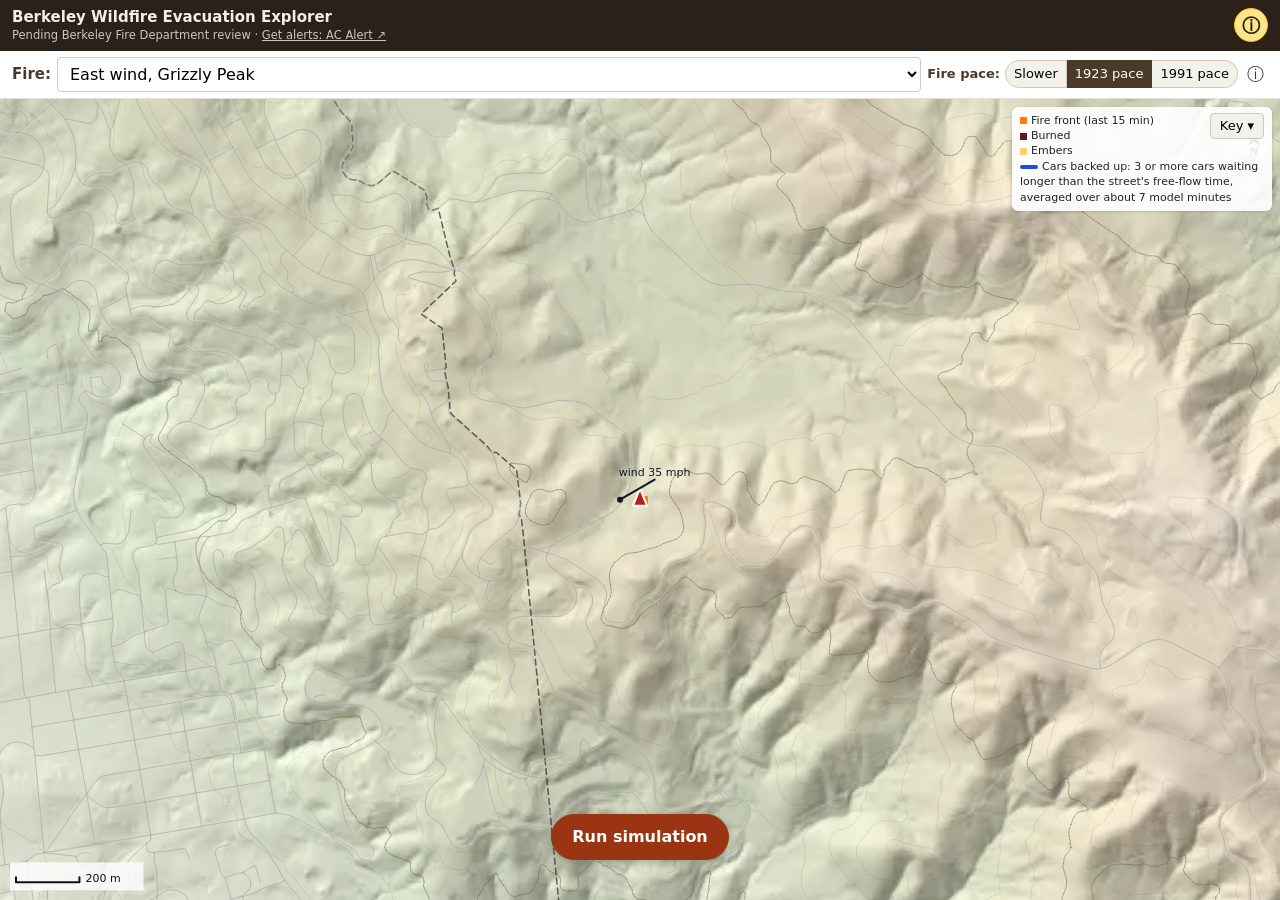
==== index.html @ 4e06f3ff "Merge pull request #100 from ericdf/claude/review-text-fixes Reviewer text and label fixes: wrong te" ====
<!DOCTYPE html>
<html lang="en">
<head>
<meta charset="utf-8">
<meta name="viewport" content="width=device-width, initial-scale=1">
<title>Berkeley Wildfire Evacuation Explorer</title>
<meta name="description" content="Explore how different wildfire scenarios could affect Berkeley&#39;s neighborhoods and routes, and see which access vulnerabilities and possible mitigations recur across scenarios. Built from public data.">
<link rel="stylesheet" href="css/style.css">
<link rel="icon" href="data:,">
</head>
<body>
<header>
  <div class="title">
    <h1>Berkeley Wildfire Evacuation Explorer</h1>
    <div id="g-status" class="simple-only">Pending Berkeley Fire Department review · <a href="https://public.everbridge.net/sign-up?orgId=453003085612570" target="_blank" rel="noopener">Get alerts: AC Alert ↗</a></div>
    <div class="welcome expert-only">Explore how different wildfire scenarios could affect Berkeley's neighborhoods and routes, and see which access vulnerabilities and possible mitigations recur across scenarios.</div>
  </div>
  <button id="g-info" class="simple-only" aria-label="Menu: how to use, assumptions, sources" aria-expanded="false" aria-controls="g-menu">ⓘ</button>
  <div id="g-menu" class="simple-only" hidden>
    <p class="small g-menu-status">Status: pending Berkeley Fire Department review</p>
    <button data-menu="intro">How to use</button>
    <button data-menu="assumptions">Assumptions &amp; limits</button>
    <button data-menu="sources">Data sources</button>
    <a href="https://berkeleyca.gov/safety-health/disaster-preparedness/fire-weather-and-evacuation" target="_blank" rel="noopener">Official City fire weather &amp; evacuation info ↗</a>
    <button data-menu="expert">Expert view<span class="phone-inline"> (best on a larger screen)</span></button>
    <p class="small">© 2026 Eric Friedman. Code: <a href="https://github.com/ericdf/berkeley-wildfire-evacuation-explorer/blob/main/LICENSE" target="_blank" rel="noopener">MIT License</a>. Writing: <a href="https://creativecommons.org/licenses/by/4.0/" target="_blank" rel="noopener">CC BY 4.0</a>. Map data © OpenStreetMap contributors (ODbL).</p>
  </div>
  <nav class="expert-only">
    <button id="btn-intro">ⓘ How to use</button>
    <button id="btn-assumptions">Assumptions &amp; limits</button>
    <button id="btn-sources">Data sources</button>
    <a class="official" href="https://berkeleyca.gov/safety-health/disaster-preparedness/fire-weather-and-evacuation" target="_blank" rel="noopener">Official City fire weather &amp; evacuation info ↗</a>
    <div class="modes" id="modes"><button data-mode="simple" title="Back to Guided view; Expert view is in its ⓘ menu">← Guided view</button></div>
  </nav>
</header>

<div id="g-fireline" class="simple-only"><label for="g-fire">Fire:</label> <select id="g-fire"></select><span id="g-pace"></span></div>
<main>
  <aside id="left">
    <p id="phone-note" class="expert-only phone-only">Expert view is built for a larger screen. On a phone, <button class="linkish" data-mode="simple">Guided view</button> works best.</p>

    <section class="expert-only">
      <h2>1 · Scenario</h2>
      <label>Preset <select id="scenario"></select></label>
      <p id="scenario-blurb" class="blurb"></p>
      <label class="small famopt"><input type="checkbox" id="families"> Also test other likely starting points and wind directions</label>
      <p id="families-note" class="small muted"></p>
      <div class="row">
        <label>Severity
          <select id="severity"><option value="low">Low</option><option value="central" selected title="Calibrated to the City StoryMap 1923 present-day repeat timing; low and high are half and double the spread rate">Medium</option><option value="high">High</option></select>
        </label>
        <label>Random seed <input id="seed" type="number" min="1" max="999" value="1"></label>
      </div>
      <label>Time of day and season (Evacuation Time Study cases) <select id="tod"></select></label>
      <p id="tod-note" class="small muted"></p>
      <label>Future growth: added homes in the hills (both plans) <select id="growth"></select></label>
      <p id="growth-note" class="small muted"></p>
      <label>Household mix (both plans) <select id="householdMix"><option value="place">By place (ACS 2020–2024; default)</option><option value="citywide">Citywide (2025 Time Study survey)</option></select></label>
      <p id="mix-note" class="small muted"></p>
      <label>Red Flag power shutoff (both plans) <select id="powerShutoff"><option value="none">None: grid power on</option><option value="hills">Signals in and next to the hills go dark</option><option value="all">All of the City's 146 signals (at 143 junctions) go dark</option></select></label>
      <p id="shutoff-note" class="small muted"></p>
      <label>Hayward Fault earthquake (both plans) <select id="quake"><option value="none">None</option><option value="trace">Lower bound: streets crossing the mapped fault close</option><option value="zone">Upper bound: streets in the Earthquake Fault Zone close</option></select></label>
      <p id="quake-note" class="small muted"></p>
      <label>Visibility (both plans) <select id="visibility"><option value="clear" selected>Clear (today's model)</option><option value="poor">Poor: fog or smoke</option></select></label>
      <p id="visibility-note" class="small muted"></p>
      <label>Signal green share (both plans) <select id="signalGreen"><option value="low">Low: 60 s cycle</option><option value="central" selected>Central: 90 s cycle (today's model)</option><option value="high">High: 120 s cycle</option></select></label>
      <p id="signalgreen-note" class="small muted"></p>
      <label>Home-to-street access time (both plans) <select id="walkAccess"><option value="none">None (today's model)</option><option value="terrain">From terrain: walk and stairs to the street, at typical walking speed (not reduced mobility)</option></select></label>
      <p id="walk-note" class="small muted"></p>
      <label>Night parking on narrow hill streets (both plans) <select id="nightParking"><option value="count2026" selected>Both sides on most 17–24 ft streets (field count, 2026-11-05; today's model)</option><option value="pre20261105">Pre-2026-11-05 rule: residents leave 8 ft</option></select></label>
      <p id="nightparking-note" class="small muted"></p>
      <label>Fuel (both plans) <select id="fuel"><option value="proxy" selected>Fire-zone proxy (today)</option><option value="landfire">LANDFIRE FBFM40</option></select></label>
      <p id="fuel-note" class="small muted"></p>
      <label>Weekday non-resident placement (both plans) <select id="nrPlacement"><option value="area">By area (today)</option><option value="workplace">By workplace: LODES jobs, UC and Lab parking</option></select></label>
      <p id="placement-note" class="small muted"></p>
      <details class="small"><summary>Scenario sources</summary><ul id="scenario-sources"></ul></details>
    </section>

    <section class="expert-only">
      <h2>2 · Operating plan</h2>
      <div class="tabs" id="plan-tabs" role="group" aria-label="Plan to edit"><button data-plan="A" class="on" aria-pressed="true">Plan A</button><button data-plan="B" aria-pressed="false">Plan B</button></div>
      <label>Name <input id="p-name" type="text"></label>
      <label>Zones ordered
        <select id="p-alertKm"><option value="0">The City's pre-defined zones for this scenario</option><option value="1">…plus any zone within 1 km of the fire</option><option value="2">…plus any zone within 2 km of the fire</option><option value="3">…plus any zone within 3 km of the fire</option></select></label>
      <label>Detection + decision delay before the first order
        <select id="p-orderDelayMin"><option value="5">5 min</option><option value="10">10 min</option><option value="20">20 min</option></select></label>
      <label>Order all hill zones (Fire Zones 2–3)
        <select id="p-hillsOrderMin"><option value="">only by distance</option><option value="10">at ignition + 10 min</option><option value="30">at ignition + 30 min</option></select></label>
      <label>Early departure before ignition (Red Flag day), share of households
        <select id="p-earlyShare"><option value="0">none</option><option value="0.1">10%</option><option value="0.5">50%</option><option value="0.75">75%</option></select></label>
      <label>…in which zones
        <select id="p-earlyZones"><option value="lez">City Leave Early Zones (Upper Hills, Panoramic Hill)</option><option value="fz23">All of Fire Zones 2–3</option></select></label>
      <label>Parking on hill streets
        <select id="p-hillsParking">
        </select></label>
      <label>Enforcement of posted signs and daylighting
        <select id="p-parkingEnforce">
        </select></label>
      <p id="parking-note" class="note"></p>
      <label>R0: no added units in…
        <select id="p-r0"><option value="none">nowhere (growth as set in Scenario)</option><option value="lez">City Leave Early Zones</option><option value="fz23">Fire Zones 2–3</option><option value="access">Access-constrained areas (behind a choke point)</option></select></label>
      <p id="r0-note" class="note"></p>
      <label>Driver information and routing
        <select id="p-routing"></select></label>
      <label>…share of drivers who follow it
        <select id="p-compliance"><option value="1">100%</option><option value="0.65">65% (said they followed route instructions, 2024 Colorado drill)</option><option value="0.5">50%</option><option value="0.15">15% (followed a GPS route, 2017 California fires)</option></select></label>
      <p id="routing-note" class="note"></p>
      <label>Contraflow: both lanes outbound on
        <select id="p-contraflow"><option value="none">no streets</option><option value="main">main hill exit streets</option><option value="custom">streets I choose (click a street, then Add)</option></select></label>
      <div id="cf-opts">
        <label>…started by <select id="p-contraflowMode"><option value="officers">officers at every entry point</option><option value="signs">pre-installed signs and gates, rehearsed</option></select></label>
        <label class="cf-signs">…sign power <select id="p-contraflowPower"><option value="grid">grid only</option><option value="battery">battery backup</option><option value="mechanical">mechanical fallback (gates and fold-out signs)</option></select></label>
        <label class="cf-signs">…where a sign fails <select id="p-contraflowFallback"><option value="officers">officers take over (after their delay)</option><option value="none">no contraflow on that street</option></select></label>
      </div>
      <p id="cf-note" class="note"></p>
      <label>Police control of junctions
        <select id="p-police"><option value="none">none</option><option value="pretimed">the City's 44 pre-timed signals</option><option value="pretimedAppF">…plus the Time Study's congestion points</option><option value="all">every signal and congestion point</option></select></label>
      <div class="row">
        <label>Officers (contraflow and junctions) <select id="p-officers"><option value="10">10</option><option value="20">20</option><option value="40">40</option><option value="80">80</option></select></label>
        <label>Arrive after the first order <select id="p-officerDelayMin"><option value="15">15 min</option><option value="30">30 min</option><option value="60">60 min</option></select></label>
      </div>
      <p id="police-note" class="note"></p>
      <p class="small muted">Phase 2 adds funded interventions (vegetation, home hardening, secondary egress, buyouts, transport assistance) with costs and a budget.</p>
    </section>

    <section id="run-section">
      <h2 class="expert-only">3 · Run</h2>
      <!-- Playback controls. In Guided view js/main.js renderSimple moves this block into the open tab, so
           playing a plan has one set of controls (Eric, 2026-11-02: "can this be consolidated?"). -->
      <div id="playback">
        <div class="small muted simple-only onmap">On the map: <b id="run-plan">Plan A</b></div>
        <div class="row">
          <button id="run" class="primary">▶ Run</button>
          <button id="reset">⟲ Restart</button>
          <label class="inline">Speed <select id="speed"><option value="60">1 min/s</option><option value="300">5 min/s</option><option value="900" selected>15 min/s</option></select></label>
        </div>
        <label class="scrub-label" for="scrub">Model time since ignition: <b id="scrub-t">0:00</b> (drag to jump)</label>
        <input id="scrub" type="range" min="0" max="240" step="1" value="0">
        <div id="run-status" class="run-status"></div>
      </div>
      <h3 class="expert-only">Compare Plan A and Plan B</h3>
      <div class="row expert-only">
        <select id="cmp-scope" aria-label="What to compare">
          <option value="severities">This scenario · low / medium / high · seeds 1–3</option>
          <option value="scenarios">All 4 scenarios · medium · seeds 1–3</option>
        </select>
        <button id="compare">Compare</button>
      </div>
    </section>

    <section class="expert-only">
      <h2>Map</h2>
      <label>Color streets by <select id="street-mode"></select></label>
      <div id="layers" class="layers"></div>
      <div id="access-summary" class="small access-summary"></div>
      <label>Find a street <input id="search" list="street-names" placeholder="e.g. Panoramic Way"></label>
      <datalist id="street-names"></datalist>
      <label>Neighborhood <select id="nbhd"><option value="">All of Berkeley</option></select></label>
    </section>
  </aside>

  <section id="g-panel" class="simple-only" hidden></section>
  <div id="mapwrap">
    <canvas id="map" role="img" aria-label="Map of Berkeley" aria-describedby="map-desc"></canvas>
    <div id="map-desc" class="sr-only"></div><div id="map-live" class="sr-only" aria-live="polite"></div>
    <div id="sim-banner" hidden><span id="sim-banner-text"></span><div class="track"><div id="sim-banner-bar"></div></div></div>
    <div id="clockbar"><div id="clock">Ready</div><div id="map-controls"><button id="map-run" class="primary" title="Run or pause the plan shown on the map">▶ Run</button><button id="map-reset" title="Start the plan shown on the map again from ignition">⟲ Restart</button></div></div>
    <div id="legend"></div>
    <div id="status"></div>
    <div id="g-chips" class="simple-only" role="group" aria-label="Map layers" hidden><button data-chip="fire">Fire</button><button data-chip="ways">Ways out</button><button data-chip="engine">Engine reach</button></div>
    <div id="g-tag" class="simple-only" hidden></div>
    <div id="g-caption" class="simple-only" hidden></div>
    <button id="g-fit" class="simple-only" hidden title="Frame the fire again and follow it">Fit</button>
    <div id="g-ctrl" class="simple-only"><button id="g-run" class="primary">Run simulation</button><div id="g-after" hidden><button id="g-explore" class="primary">Explore results</button><button id="g-again">Run again</button></div></div>
    <div id="g-sheet" class="simple-only" hidden></div>
    <div id="loading">Loading street network, terrain and City layers…</div>
  </div>

  <aside id="right">
    <section id="inspector" class="expert-only"><h2>Inspector</h2><p class="muted small">Click a street or an evacuation zone (turn on the Evacuation zones layer) to see its attributes. Hover a badge (ⓘ) for where each value comes from.</p></section>
    <section id="results"></section>
    <section id="compare-out"></section>
    <section id="log" aria-labelledby="log-h"><h2 id="log-h">Event log (model time, h:mm after ignition)</h2><ol id="events" tabindex="0" aria-labelledby="log-h"></ol></section>
  </aside>
</main>
<footer id="license-foot">© 2026 Eric Friedman. Code: <a href="https://github.com/ericdf/berkeley-wildfire-evacuation-explorer/blob/main/LICENSE" target="_blank" rel="noopener">MIT License</a>. Writing, including this page's text: <a href="https://creativecommons.org/licenses/by/4.0/" target="_blank" rel="noopener">CC BY 4.0</a>. Both require attribution. Map data © <a href="https://www.openstreetmap.org/copyright" target="_blank" rel="noopener">OpenStreetMap contributors</a> (ODbL); other data from the publishers under Data sources, on their terms. <a href="https://github.com/ericdf/berkeley-wildfire-simulator" target="_blank" rel="noopener">Source code</a></footer>

<dialog id="modal" aria-labelledby="modal-title"><form method="dialog"><button class="close" aria-label="Close">✕</button></form><div id="modal-body"></div></dialog>
<script type="module" src="js/main.js"></script>
</body>
</html>
---- css/style.css ----
:root {
  --bg: #f6f5f1; --panel: #ffffff; --ink: #1f2328; --muted: #6b7078; --line: #e2e0d9; --accent: #9a3412;
  --sourced: #1d4ed8; --derived: #0f766e; --assumption: #b45309; --rule: #7e22ce; --missing: #9ca3af;
}
* { box-sizing: border-box; }
html, body { margin: 0; height: 100%; font: 13px/1.4 system-ui, -apple-system, "Segoe UI", sans-serif; color: var(--ink); background: var(--bg); }
header { display: flex; justify-content: space-between; align-items: center; gap: 16px; padding: 8px 14px; background: #2b2118; color: #f5efe6; }
header h1 { font-size: 16px; margin: 0; font-weight: 600; }
header .phase { font-size: 11px; font-weight: 500; background: #6b4b2a; padding: 2px 6px; border-radius: 3px; margin-left: 6px; }
header .welcome { font-size: 13px; color: #f4ebde; }
header .title { flex: 1 1 auto; min-width: 0; }
header nav { display: flex; gap: 8px; align-items: center; flex-shrink: 0; }
header nav button { background: #4a3a2a; color: #f5efe6; border: 1px solid #6b5640; }
header a.official { color: #fde68a; font-size: 12px; text-decoration: none; border: 1px solid #a1784a; padding: 4px 8px; border-radius: 4px; }
/* The page is a column: the header takes the height its text needs, the footer its line, and main the rest. */
body { display: flex; flex-direction: column; }
header, #license-foot { flex: 0 0 auto; }
main { display: grid; grid-template-columns: 300px 1fr 360px; flex: 1 1 auto; min-height: 0; }
#license-foot { height: 20px; line-height: 20px; padding: 0 14px; font-size: 11px; color: #6b5a48; background: #f3ede4; border-top: 1px solid var(--line); white-space: nowrap; overflow: hidden; text-overflow: ellipsis; }
#license-foot a { color: inherit; }
aside { overflow-y: auto; background: var(--panel); border-right: 1px solid var(--line); }
#right { border-right: none; border-left: 1px solid var(--line); }
section { padding: 10px 12px; border-bottom: 1px solid var(--line); }
h2 { font-size: 13px; margin: 0 0 8px; text-transform: uppercase; letter-spacing: .04em; color: #4b3a2a; }
h3 { font-size: 12px; margin: 10px 0 4px; }
label { display: block; margin: 6px 0; font-size: 12px; color: #333; }
label.inline { display: inline-block; margin: 0 0 0 6px; }
select, input[type=text], input[type=number], input:not([type]) { width: 100%; padding: 4px 6px; border: 1px solid #cfcac0; border-radius: 4px; font: inherit; background: #fff; }
label.inline select { width: auto; }
.row { display: flex; gap: 8px; align-items: flex-end; flex-wrap: wrap; }
.row > label { flex: 1; }
button { font: inherit; padding: 4px 10px; border-radius: 4px; border: 1px solid #cfcac0; background: #f3f1ec; cursor: pointer; }
button:hover { filter: brightness(0.96); }
button.primary { background: var(--accent); color: #fff; border-color: var(--accent); }
.tabs { display: flex; gap: 4px; margin-bottom: 4px; }
.tabs button.on { background: #4b3a2a; color: #fff; border-color: #4b3a2a; }
.blurb { font-size: 12px; color: #444; margin: 4px 0; }
.note { font-size: 11.5px; color: #7c2d12; background: #fff7ed; border-left: 3px solid #fb923c; padding: 4px 6px; margin: 4px 0; }
.note:empty { display: none; }
.small { font-size: 11.5px; } .muted { color: var(--muted); }
input[type=range] { width: 100%; }
.layers { display: grid; grid-template-columns: 1fr 1fr; gap: 0 8px; }
.layers label { margin: 2px 0; display: flex; gap: 4px; align-items: center; }
#mapwrap { position: relative; overflow: hidden; }
#map { width: 100%; height: 100%; display: block; cursor: grab; }
#clockbar { position: absolute; top: 10px; left: 10px; display: flex; gap: 8px; align-items: flex-start; z-index: 2; }
#map-controls { display: flex; gap: 4px; }
#map-controls button { box-shadow: 0 1px 3px rgba(0,0,0,.15); font-weight: 600; }
#clock { background: rgba(255,255,255,.9); padding: 6px 10px; border-radius: 6px; font-weight: 600; box-shadow: 0 1px 3px rgba(0,0,0,.15); }
#clock .sub { font-weight: 400; color: var(--muted); font-size: 11px; display: block; }
#legend { position: absolute; bottom: 10px; right: 10px; background: rgba(255,255,255,.92); padding: 6px 8px; border-radius: 6px; font-size: 11px; max-width: 280px; box-shadow: 0 1px 3px rgba(0,0,0,.15); }
#legend .sw { display: inline-block; width: 18px; height: 4px; vertical-align: middle; margin-right: 4px; border-radius: 2px; }
#legend .dot { display: inline-block; width: 7px; height: 7px; vertical-align: middle; margin-right: 4px; }
#legend div { white-space: nowrap; }
#status { position: absolute; bottom: 10px; left: 50%; transform: translateX(-50%); background: rgba(255,255,255,.85); padding: 2px 8px; border-radius: 4px; font-size: 11px; color: #444; }
#loading { position: absolute; inset: 0; display: flex; align-items: center; justify-content: center; background: rgba(246,245,241,.9); font-size: 14px; }
.badge { display: inline-block; font-size: 10px; padding: 0 5px; border-radius: 3px; color: #fff; margin-left: 4px; vertical-align: 1px; white-space: nowrap; }
.b-sourced { background: var(--sourced); } .b-derived { background: var(--derived); } .b-assumption { background: var(--assumption); } .b-rule { background: var(--rule); } .b-missing { background: var(--missing); } .b-synthetic { background: #be185d; }
table { border-collapse: collapse; width: 100%; font-size: 12px; }
td, th { padding: 3px 4px; border-bottom: 1px solid #eee; text-align: left; vertical-align: top; }
th { font-weight: 600; color: #4b3a2a; }
td.num, th.num { text-align: right; font-variant-numeric: tabular-nums; }
.kv td:first-child { color: #555; width: 44%; }
.cards { display: grid; grid-template-columns: 1fr 1fr; gap: 6px; }
.card { border: 1px solid var(--line); border-radius: 6px; padding: 6px 8px; background: #fbfaf7; }
.card .v { font-size: 17px; font-weight: 600; font-variant-numeric: tabular-nums; }
.card .k { font-size: 11px; color: #555; }
.card.bad .v { color: #b91c1c; } .card.good .v { color: #15803d; }
.spark { width: 100%; height: 60px; display: block; margin-top: 6px; border: 1px solid var(--line); border-radius: 4px; background: #fff; }
#events { margin: 0; padding-left: 18px; max-height: 320px; overflow-y: auto; font-size: 12px; }
#events li { margin: 3px 0; cursor: default; }
#events li .t { color: var(--muted); font-variant-numeric: tabular-nums; margin-right: 4px; }
#events li.k-exposure { color: #9f1239; } #events li.k-responder { color: #0e7490; } #events li.k-plan { color: #166534; } #events li.k-warn { color: #92400e; } #events li.k-queue { color: #7c2d12; }
.delta-good { color: #15803d; } .delta-bad { color: #b91c1c; }
dialog { max-width: 860px; width: 90vw; max-height: 85vh; border: 1px solid #ccc; border-radius: 8px; padding: 16px 20px; }
dialog .close { position: sticky; float: right; top: 0; border: none; background: none; font-size: 18px; }
dialog h2 { text-transform: none; font-size: 16px; letter-spacing: 0; }
dialog h3 { font-size: 13px; margin-top: 16px; }
details summary { cursor: pointer; color: #555; }
/* simple / expert views */
body.simple .expert-only, body.expert .simple-only { display: none !important; }
.modes { display: flex; border: 1px solid #6b5640; border-radius: 4px; overflow: hidden; }
header nav .modes button { border: none; border-radius: 0; background: #3a2c1f; }
header nav .modes button.on { background: #f5efe6; color: #2b2118; font-weight: 600; }
.presets { display: grid; gap: 6px; }
.preset { text-align: left; padding: 7px 9px; border-radius: 6px; background: #fbfaf7; border: 1px solid var(--line); }
.preset b { display: block; font-size: 12.5px; color: #4b3a2a; }
.preset span { font-size: 11.5px; color: #555; }
.preset.on { border-color: var(--accent); background: #fff7ed; box-shadow: inset 3px 0 0 var(--accent); }
.preset:disabled { cursor: not-allowed; background: #f3f2ef; opacity: 0.75; }
.preset:disabled b { color: #8a8079; }
.preset .why { display: block; margin-top: 3px; font-size: 11px; color: #8a4b0f; font-style: italic; }
.fires { display: grid; gap: 4px; margin-bottom: 8px; }
.fire-pick { text-align: left; padding: 5px 7px; border-radius: 6px; background: #fbfaf7; border: 1px solid var(--line); }
.fire-pick b { font-size: 12px; color: #4b3a2a; margin-right: 4px; }
.fire-pick span { font-size: 11px; color: #555; line-height: 1.3; }
.fire-pick.on { border-color: #dc2626; background: #fef2f2; box-shadow: inset 3px 0 0 #dc2626; }
.plans-ab { margin: 8px 0; font-size: 12px; }
.plans-ab div { margin: 3px 0; }
.watch { font-size: 12px; background: #f0f7ff; border-left: 3px solid #60a5fa; padding: 5px 7px; margin: 6px 0; }
.btns { display: flex; gap: 6px; flex-wrap: wrap; margin-top: 6px; }
.btns button.on { outline: 2px solid var(--accent); }
.takeaway { font-size: 13px; background: #f0fdf4; border-left: 3px solid #16a34a; padding: 6px 8px; margin: 6px 0; }
.takeaway.mixed { background: #fefce8; border-color: #ca8a04; }
#modal.intro { max-width: 760px; }
#modal.guided { max-width: 560px; }
.guided-note h2 { text-transform: none; letter-spacing: 0; font-size: 17px; }
.guided-note p, .guided-note li { font-size: 13px; }
.guided-note li { margin: 6px 0; }
.guided-note .start { display: flex; justify-content: flex-end; margin-top: 12px; }
.guided-note .start button { font-size: 14px; padding: 6px 16px; }
.intro h2 { text-transform: none; letter-spacing: 0; font-size: 18px; }
.intro .steps { display: grid; grid-template-columns: repeat(2, 1fr); gap: 8px; margin: 8px 0; }
.intro .steps div { background: #fbfaf7; border: 1px solid var(--line); border-radius: 6px; padding: 6px 8px; font-size: 12px; }
.intro .steps b { display: block; color: var(--accent); }
.intro .start { display: flex; gap: 8px; justify-content: flex-end; margin-top: 12px; }
header nav #btn-intro { background: #fde68a; color: #2b2118; border-color: #fbbf24; font-weight: 700; padding: 5px 14px; }
header nav #btn-intro:hover { background: #fcd34d; filter: none; }
#legend .key-toggle { display: block; margin: 0 0 4px auto; font-size: 11px; padding: 1px 6px; }
#legend:has(> div) .key-toggle { float: right; margin: 0 0 4px 8px; }
#run-plan { display: block; text-transform: none; letter-spacing: 0; font-size: 12.5px; color: var(--accent); margin-top: 2px; }
.tip { color: var(--muted); cursor: help; font-size: 11px; }
.card[title]:not([title=""]), tr[title]:not([title=""]) { cursor: help; }
/* access-constrained areas */
.access-summary:empty { display: none; }
.access-summary { margin: 6px 0; padding: 5px 7px; background: #eff6ff; border-left: 3px solid #2a78d6; }
#modal.wide { max-width: 1280px; width: 96vw; }
table.sortable th { cursor: pointer; white-space: nowrap; position: sticky; top: 0; background: #fff; }
table.sortable td { font-size: 11.5px; }
#legend .ramp { display: flex; gap: 1px; margin: 2px 0 3px; }
#legend .ramp span { display: flex; flex-direction: column; font-size: 10px; color: #444; width: 36px; }
#legend .ramp i { display: block; height: 6px; margin-bottom: 1px; }
.delta-mixed { color: var(--muted); }
#clock .of { font-weight: 400; color: var(--muted); font-size: 12px; }
#clock.done { background: #ecfdf5; box-shadow: 0 0 0 2px #16a34a; }
#clock .done-tag { color: #15803d; margin-right: 4px; }
.run-status:empty { display: none; }
.run-status { margin-top: 6px; font-size: 12px; background: #ecfdf5; border-left: 3px solid #16a34a; padding: 5px 7px; }
#sim-banner { position: absolute; top: 68px; left: 10px; z-index: 3; background: #1f2937; color: #fff; font-size: 12px; padding: 6px 12px 8px; border-radius: 6px; box-shadow: 0 2px 6px rgba(0,0,0,.25); max-width: 60%; }
#sim-banner[hidden] { display: none; }
#sim-banner .track { height: 3px; background: rgba(255,255,255,.25); border-radius: 2px; margin-top: 5px; overflow: hidden; }
#sim-banner-bar { height: 100%; width: 0; background: #fbbf24; transition: width .3s; }
/* Simple view: Watch a fire and Try changes (js/main.js renderSimple, js/mitigate.js) */
.step { display: inline-block; width: 18px; height: 18px; line-height: 18px; text-align: center; border-radius: 50%; background: var(--accent); color: #fff; font-size: 11px; margin-right: 4px; }
#simple h3 { font-size: 12.5px; margin: 10px 0 4px; color: #4b3a2a; }
.lever { border: 1px solid var(--line); border-radius: 6px; padding: 6px 8px; margin: 5px 0; background: #fbfaf7; }
.lever-h { display: flex; justify-content: space-between; gap: 6px; align-items: baseline; }
.lever-h b { font-size: 12.5px; color: #4b3a2a; }
.lever .cost { font-size: 11px; color: #6b5d50; text-align: right; }
.cant { font-size: 11px; color: #6b4a1f; background: #fffbeb; border-left: 3px solid #f59e0b; padding: 3px 6px; margin: 4px 0; }
.chosen { border: 1px solid var(--accent); border-radius: 6px; padding: 6px 8px; background: #fff7ed; margin-bottom: 6px; }
#simple details { margin: 6px 0; font-size: 12px; }
#simple details > summary { cursor: pointer; color: #4b3a2a; }

.tabs { display: flex; gap: 4px; margin-bottom: 8px; border-bottom: 1px solid var(--line); }
.tabs button { border: 1px solid var(--line); border-bottom: none; border-radius: 6px 6px 0 0; background: #f3f0ea; padding: 5px 10px; font-weight: 600; color: #6b5d50; margin-bottom: -1px; }
.tabs button.on { background: #fff; color: #4b3a2a; border-color: var(--accent); border-bottom: 1px solid #fff; }
.nudge { border: 1px solid var(--accent); border-left-width: 4px; border-radius: 6px; background: #fff7ed; padding: 7px 9px; margin: 8px 0; }
.nudge b { font-size: 13px; color: #7c2d12; }
.lever.pick label { cursor: pointer; }
.lever.pick.on { border-color: var(--accent); background: #fff7ed; }
.lever.grey { opacity: .62; background: #f4f4f2; }
.lever.grey label { cursor: not-allowed; }
.greynote { color: #444; font-style: italic; margin-top: 2px; }
.yourplan { border: 1px solid var(--line); border-radius: 6px; padding: 6px 8px; background: #fbfaf7; margin: 6px 0; font-size: 12px; }
.tryres { border: 1px solid var(--accent); border-radius: 6px; padding: 6px 8px; margin: 6px 0; background: #fff; font-size: 12px; }
.tryres.old { border-color: var(--line); background: #fbfaf7; opacity: .85; }
table.cmp { width: 100%; border-collapse: collapse; margin: 4px 0; font-size: 11.5px; }
table.cmp td, table.cmp th { padding: 2px 4px; border-bottom: 1px solid #eee; vertical-align: top; text-align: left; }
table.cmp td.num { text-align: right; white-space: nowrap; }
.tryres .good { color: #15803d; font-weight: 600; } .tryres .bad { color: #b91c1c; font-weight: 600; } .tryres .mixed { color: #92400e; }
button.linkish { background: none; border: none; padding: 0; color: #9a3412; text-decoration: underline; font-size: 11px; cursor: pointer; margin-top: 2px; }
.mk { display: inline-block; width: 14px; height: 4px; vertical-align: 2px; margin: 0 2px; }
/* Disabled buttons look disabled (Eric, 2026-11-02: Compare looked usable before any change was picked) */
button:disabled, button.primary:disabled { background: #e7e5e0; color: #9a948a; border-color: #d6d3cc; cursor: not-allowed; box-shadow: none; }
#simple h3.phase { font-size: 13px; text-transform: uppercase; letter-spacing: .04em; color: #7c2d12; border-bottom: 1px solid var(--line); padding-bottom: 2px; margin-top: 12px; }
#simple h4 { font-size: 12px; margin: 8px 0 3px; color: #4b3a2a; }
/* Simple view: the playback controls live in the open tab (#pb-slot); the Run section is Expert only */
body.simple #run-section { display: none; }
#playback.today .onmap { display: none; }
#playback { margin: 6px 0; }
.scrub-label { display: block; font-size: 11px; color: #6b5d50; margin: 6px 0 0; }
.pace { margin: 6px 0 8px; }
label.famopt { margin: 8px 0 2px; font-size: 13px; }
label.famopt input { margin-right: 4px; }
.pace-pick { font-size: 12px; padding: 3px 8px; margin: 2px 4px 2px 0; }
.pace-pick.on { background: #7c2d12; color: #fff; border-color: #7c2d12; }
.bd { border-top: 1px solid #eee; padding: 5px 0; font-size: 12px; }
.bd ul { margin: 3px 0 0 16px; padding: 0; }
.tryres h3 { font-size: 12.5px; margin: 8px 0 2px; color: #4b3a2a; }
/* Set a goal (js/goal.js) */
.goals { display: grid; gap: 4px; margin: 6px 0; }
.goal-row { display: grid; grid-template-columns: 1fr auto; gap: 6px; align-items: center; }
.goal-row select { font-size: 12px; width: 165px; }
.goal-row .reach { grid-column: 1 / -1; font-size: 11px; margin: -5px 0 6px; }
.goal-row option.unreached { color: #888; }

/* Phones: one scrolling column (header, map, choices, results). Simple view is the phone view; Expert view works but is built for a larger screen. */
.phone-only { display: none; }
.phone-inline { display: none; }
.ete-note { color: var(--muted); }
button.linkish { background: none; border: none; padding: 0; font: inherit; color: inherit; text-decoration: underline; cursor: pointer; }
@media (max-width: 760px) {
  html, body { height: auto; }
  body { display: block; }
  header { flex-direction: column; align-items: stretch; gap: 6px; padding: 8px 16px; }
  header .welcome { font-size: 12.5px; }
  header nav { flex-wrap: wrap; flex-shrink: 1; gap: 4px; }
  header nav button, header a.official { font-size: 11.5px; padding: 3px 7px; }
  main { display: flex; flex-direction: column; }
  #mapwrap { order: 1; height: 62vh; min-height: 320px; border-bottom: 1px solid var(--line); }
  #map { touch-action: none; }
  #left { order: 2; }
  #right { order: 3; border-left: none; }
  aside { overflow: visible; border-right: none; }
  section { padding: 10px 16px; }
  #sim-banner { max-width: calc(100% - 20px); top: 56px; }
  #legend { max-width: 60%; max-height: 40%; overflow: auto; }
  #legend div { white-space: normal; }
  #license-foot { height: auto; white-space: normal; padding: 6px 16px; line-height: 1.4; }
  .phone-only { display: block; }
  .phone-inline { display: inline; }
  #phone-note { margin: 0; padding: 8px 16px; background: #fff7ed; border-bottom: 1px solid var(--line); font-size: 12px; }
  dialog, #modal.intro, #modal.wide { width: calc(100vw - 16px); max-width: none; max-height: 90vh; padding: 12px 14px; }
  table { display: block; overflow-x: auto; }
}
/* Guided view: four questions (js/explore.js), robustness labels (js/robust.js) */
.firehead { margin-bottom: 8px; }
.firehead select { margin-top: 2px; }
.qtabs { flex-wrap: wrap; }
.qtabs button { flex: 1 1 45%; text-align: left; }
.qtabs .step { display: inline-block; width: 16px; height: 16px; line-height: 16px; text-align: center; border-radius: 50%; background: #e7e1d6; color: #4b3a2a; font-size: 10px; font-weight: 700; margin-right: 2px; }
.qtabs button.on .step { background: #fff; }
h2.qtitle { margin-top: 10px; text-transform: none; letter-spacing: 0; font-size: 15px; }
.views { margin: 8px 0 4px; display: flex; gap: 4px; flex-wrap: wrap; align-items: center; }
.views button.on { background: #4b3a2a; color: #fff; border-color: #4b3a2a; }
ul.findings { padding-left: 0; list-style: none; margin: 6px 0; }
ul.findings > li { margin: 0 0 7px; font-size: 12px; }
ul.findings > li.sub { margin-left: 12px; color: #444; }
.robust { display: inline-block; font-size: 10.5px; font-weight: 600; padding: 1px 6px; border-radius: 10px; border: 1px solid; white-space: nowrap; margin-right: 2px; }
.r-consistent { color: #14532d; background: #dcfce7; border-color: #86efac; }
.r-mixed { color: #78350f; background: #fef3c7; border-color: #fcd34d; }
.r-sensitive { color: #581c87; background: #f3e8ff; border-color: #d8b4fe; }
table.card-q td:first-child { width: 34%; font-weight: 600; vertical-align: top; color: #4b3a2a; }
table.card-q td { vertical-align: top; }
@media (max-width: 760px) { .robust { white-space: normal; } }
#legend .gl { max-width: 260px; }
#legend .gl div { white-space: normal; }
#legend .gl { margin-top: 22px; }

/* ---------- Guided view, phone first (js/guided.js; Eric, 2026-11-10) ----------
   One screen with no page scroll: header (title and ⓘ), the fire line, and the map filling the rest. Results and
   changes replace the map in #g-panel, which scrolls on its own. Expert view keeps the three-column layout above. */
html.g, html.g body { height: 100%; overflow: hidden; }
body.simple { display: flex; flex-direction: column; height: 100vh; height: 100dvh; }
body.simple header { flex-direction: row; align-items: center; gap: 8px; padding: 8px 12px; position: relative; }
body.simple header h1 { font-size: 15px; line-height: 1.25; }
body.simple #left, body.simple #right, body.simple #license-foot { display: none; }
body.simple main { display: block; position: relative; flex: 1 1 auto; min-height: 0; }
body.simple #mapwrap { position: absolute; inset: 0; height: auto; min-height: 0; border: none; }
#g-info { flex: 0 0 auto; width: 34px; height: 34px; border-radius: 50%; padding: 0; font-size: 18px; background: #fde68a; color: #2b2118; border: 1px solid #fbbf24; font-weight: 700; }
#g-menu { position: absolute; top: 46px; right: 8px; z-index: 20; width: min(300px, calc(100vw - 16px)); background: #fff; color: var(--ink); border: 1px solid var(--line); border-radius: 8px; box-shadow: 0 6px 20px rgba(0,0,0,.2); padding: 6px; display: flex; flex-direction: column; }
#g-menu[hidden] { display: none; }
#g-menu button, #g-menu a { text-align: left; background: none; border: none; border-radius: 6px; padding: 10px 10px; font-size: 15px; color: var(--ink); text-decoration: none; }
#g-menu button:hover, #g-menu a:hover { background: #f3f1ec; }
#g-menu p { margin: 6px 10px 4px; color: var(--muted); }
#g-menu p a { padding: 0; font-size: inherit; color: inherit; text-decoration: underline; }
#g-fireline { flex: 0 0 auto; display: flex; align-items: center; gap: 6px; padding: 6px 12px; background: var(--panel); border-bottom: 1px solid var(--line); font-size: 15px; }
#g-fireline label { margin: 0; font-size: 15px; font-weight: 600; color: #4b3a2a; }
#g-fireline select { flex: 1 1 160px; min-width: 0; font-size: 16px; padding: 6px 8px; } /* 16px: iOS does not zoom on focus */
/* Fire pace (SOURCE_NOTES GV21): on the fire line on a desktop, wrapped to a second row on a phone. */
#g-fireline { flex-wrap: wrap; row-gap: 3px; }
@media (max-width: 600px) { #g-fireline { padding: 4px 12px; } #g-fireline select { padding: 4px 8px; } #g-pace .seg button { padding-top: 3px; padding-bottom: 3px; } }
#g-pace { flex: 0 0 auto; display: flex; align-items: center; gap: 5px; font-size: 13px; color: #4b3a2a; }
.g-pace-l { font-weight: 600; white-space: nowrap; }
#g-pace .seg { display: inline-flex; }
#g-pace .seg button { padding: 4px 8px; font-size: 13px; border-radius: 0; margin: 0; white-space: nowrap; }
#g-pace .seg button:first-child { border-radius: 14px 0 0 14px; }
#g-pace .seg button:last-child { border-radius: 0 14px 14px 0; }
#g-pace .seg button + button { border-left: none; }
#g-pace .seg button[aria-pressed="true"] { background: #4b3a2a; color: #fff; border-color: #4b3a2a; }
#g-pace .g-pace-x { font-size: 17px; padding: 0 4px; text-decoration: none; }
.rc-p { font-size: 13px; color: var(--muted); margin: -4px 0 6px; }
.sq-x { font-size: inherit; padding: 0; }
@media (max-width: 360px) { #g-pace { gap: 4px; } #g-pace .seg button { padding: 4px 6px; } #g-pace .g-pace-x { padding: 0 2px; } }
body.simple #clockbar { top: 8px; left: 8px; }
body.simple #clock { font-size: 16px; }
body.simple #clock[hidden], body.simple #map-controls, body.simple #status { display: none; }
body.simple #legend { top: 8px; bottom: auto; right: 8px; max-width: min(260px, 62%); max-height: calc(100% - 90px); overflow: auto; }
body.simple #legend .key-toggle { font-size: 13px; padding: 3px 9px; }
body.simple #legend div { white-space: normal; }
#g-ctrl { position: absolute; left: 0; right: 0; bottom: 40px; display: flex; justify-content: center; z-index: 3; pointer-events: none; }
#g-ctrl button, #g-after { pointer-events: auto; }
#g-ctrl button { font-size: 16px; padding: 11px 20px; border-radius: 24px; box-shadow: 0 2px 8px rgba(0,0,0,.25); font-weight: 600; }
#g-ctrl button[hidden], #g-after[hidden] { display: none; }
#g-after { display: flex; gap: 8px; }
#g-after #g-again { background: #fff; }
#g-chips { position: absolute; top: 8px; left: 8px; z-index: 3; display: flex; border-radius: 18px; overflow: hidden; box-shadow: 0 1px 4px rgba(0,0,0,.2); }
#g-chips[hidden] { display: none; }
#g-fit { position: absolute; top: 60px; left: 10px; z-index: 3; background: #fff; border: 1px solid var(--line); border-radius: 16px; padding: 6px 12px; font-size: 13.5px; font-weight: 600; color: #4b3a2a; box-shadow: 0 1px 4px rgba(0,0,0,.2); }
#g-fit[hidden] { display: none; }
body:has(#g-tag:not([hidden])) #g-fit { top: 84px; } /* below the "With …" tag */
#g-chips button { border: none; border-radius: 0; background: #fff; padding: 7px 11px; font-size: 13.5px; font-weight: 600; color: #4b3a2a; }
#g-chips button + button { border-left: 1px solid var(--line); }
#g-chips button[aria-pressed="true"] { background: #4b3a2a; color: #fff; }
#g-tag { position: absolute; left: 8px; top: 48px; z-index: 3; background: #fff7ed; border: 1px solid var(--accent); color: #7c2d12; border-radius: 12px; padding: 3px 9px; font-size: 12.5px; max-width: 60%; }
#g-tag[hidden] { display: none; }
#g-sheet { position: absolute; left: 0; right: 0; bottom: 0; z-index: 5; background: #fff; border-radius: 14px 14px 0 0; box-shadow: 0 -4px 16px rgba(0,0,0,.2); padding: 12px 16px 16px; font-size: 14px; max-height: 45%; overflow: auto; }
#g-sheet[hidden] { display: none; }
#g-sheet b { font-size: 15px; }
#g-sheet p { margin: 6px 0 0; }
#g-sheet .g-x { float: right; border: none; background: none; font-size: 18px; padding: 0 4px; }
/* Results, changes and comparisons replace the map until dismissed. */
#g-panel { position: absolute; inset: 0; z-index: 10; overflow-y: auto; -webkit-overflow-scrolling: touch; background: var(--bg); padding: 0 12px; border: none; }
#g-panel[hidden] { display: none; }
#g-panel > * { max-width: 640px; margin-left: auto; margin-right: auto; }
.gv-head h2 { text-transform: none; letter-spacing: 0; font-size: 18px; color: var(--ink); margin: 14px 0 2px; }
.gv-head p { margin: 0 0 10px; color: var(--muted); font-size: 13px; }
.rc { background: #fff; border: 1px solid var(--line); border-radius: 10px; padding: 10px 12px; margin: 0 auto 8px; }
.rc-n { font-size: 28px; font-weight: 700; line-height: 1.1; font-variant-numeric: tabular-nums; color: #7c2d12; }
.rc-l { font-size: 15px; margin: 2px 0 6px; }
.rc-f { display: flex; align-items: center; gap: 10px; }
.rc-f .linkish { font-size: 14px; }
.rc-f .linkish:disabled { color: var(--muted); background: none; border: none; text-decoration: none; }
.robust { font-size: 12px; }
.cmpgrid { display: grid; grid-template-columns: 1fr 1fr 1fr; gap: 6px; margin: 2px 0 8px; }
.cmpgrid small { display: block; color: var(--muted); font-size: 12px; }
.cmpgrid b { font-size: 20px; font-variant-numeric: tabular-nums; }
.cmpgrid b.good { color: #15803d; } .cmpgrid b.worse { color: #b45309; } .cmpgrid b.same { color: var(--muted); font-weight: 600; }
.gv-foot { display: flex; flex-direction: column; gap: 8px; margin: 14px auto 18px; }
.gv-foot button { font-size: 16px; padding: 11px; border-radius: 8px; }
.gprog { margin: 0 auto 10px; font-size: 13px; }
.gprog .track { height: 6px; background: #e7e5e0; border-radius: 3px; overflow: hidden; margin-top: 4px; }
.gprog .track div { height: 100%; background: var(--accent); transition: width .3s; }
.sortbar { display: flex; align-items: center; gap: 6px; font-size: 13px; color: var(--muted); margin: 0 auto 4px; }
.sortbar button { padding: 4px 10px; border-radius: 14px; font-size: 13px; }
.sortbar button[aria-pressed="true"] { background: #4b3a2a; color: #fff; border-color: #4b3a2a; }
h3.cg { font-size: 14px; margin: 14px auto 6px; color: #4b3a2a; }
.cr { display: block; width: 100%; text-align: left; background: #fff; border: 1px solid var(--line); border-radius: 10px; padding: 9px 11px; margin: 0 0 6px; }
.cr.on { border-color: var(--accent); background: #fff7ed; box-shadow: inset 4px 0 0 var(--accent); }
.cr:disabled { background: #f4f3f0; color: #8a8079; }
.cr-t { display: flex; justify-content: space-between; gap: 8px; align-items: baseline; font-size: 14.5px; }
.cr-c { font-size: 12.5px; color: #6b5d50; white-space: nowrap; }
.cr-s { display: block; font-size: 13px; margin-top: 3px; color: #333; }
.cr-s.muted { color: var(--muted); }
.cr-w { display: block; font-size: 12.5px; color: #92400e; margin: 4px 0 0; }
.pickbar { position: sticky; bottom: 0; background: #fff; border-top: 1px solid var(--line); box-shadow: 0 -2px 10px rgba(0,0,0,.08); padding: 8px 12px calc(8px + env(safe-area-inset-bottom)); margin: 0 -12px; max-width: none !important; }
.pickbar.empty { box-shadow: none; }
.pickrow { display: flex; align-items: center; gap: 8px; max-width: 640px; margin: 0 auto; font-size: 14px; }
.pickrow span { flex: 1; }
.pickrow button { font-size: 15px; padding: 8px 14px; border-radius: 8px; }
.gx h2 { text-transform: none; letter-spacing: 0; font-size: 17px; }
.gx h3 { font-size: 14px; margin: 14px 0 4px; }
.gx p { font-size: 14px; margin: 0; }
#modal.gx, #modal.intro { max-width: 560px; }
.howto { padding-left: 20px; } .howto li { margin: 8px 0; font-size: 14px; }
@media (max-width: 760px) {
  body.simple header { padding: 8px 12px; }
  body.simple main { display: block; }
  body.simple aside { overflow: visible; }
}
.gv-back { display: flex; justify-content: space-between; margin: 10px auto -6px; }
.gv-back .linkish { font-size: 14px; }
.cr { padding: 7px 10px; margin: 0 0 5px; }
.cr-t { font-size: 14px; flex-wrap: wrap; column-gap: 8px; row-gap: 0; }
.cr-t b { flex: 1 1 60%; }
.cr-s { font-size: 12.5px; margin-top: 2px; }
details.cg-none summary { display: flex; align-items: baseline; gap: 8px; list-style: none; cursor: pointer; }
details.cg-none summary::-webkit-details-marker { display: none; }
details.cg-none summary h3 { margin-left: 0; margin-right: 0; }
details.cg-none summary span { font-size: 13px; color: var(--accent); text-decoration: underline; white-space: nowrap; }
details.cg-none[open] summary span { display: none; }
.cr .robust { font-size: 11px; padding: 0 5px; }
.cr-c { font-size: 12px; }
/* Change rows: a card holding the pick button and, top right, the cost button (its provenance pop-up). */
.cr { position: relative; padding: 0; }
.cr-pick { display: block; width: 100%; text-align: left; background: none; border: none; border-radius: 10px; padding: 7px 10px; font: inherit; color: inherit; }
.cr-pick:disabled { background: none; color: #8a8079; cursor: not-allowed; }
.cr.off { background: #f4f3f0; }
.cr-t b { display: block; padding-right: 9.5em; }
.cr .cr-c { position: absolute; top: 7px; right: 10px; font-size: 12px; color: #6b5d50; text-decoration: underline dotted; margin: 0; }
#g-sheet .g-src { margin-top: 8px; font-size: 13px; }
#g-sheet .g-src summary { color: var(--accent); cursor: pointer; }
#g-sheet .g-src b { font-size: 13px; }
.gv-about { margin: -6px auto 8px; font-size: 13px; }
.gv-about .linkish { font-size: 13px; }
.cg-more { display: block; margin: 0 0 4px 2px; font-size: 13.5px; padding: 4px 0; }
.sortbar > span { display: flex; align-items: center; gap: 6px; }
.sortbar .gv-about { margin: 0 0 0 auto; font-size: 13px; }
h3.cg { margin-top: 10px; }
.sortbar { flex-wrap: wrap; row-gap: 4px; }
.pickbar.empty { display: none; }
.cr-dup .cr-pick { padding: 6px 10px; }
.cr-dup .cr-s { margin: 0; }
.cr-dup .cr-s b { font-weight: 600; }
/* Plain-language labels (GV12): worse in nearly every run gets a warning color; no difference is neutral. */
.r-worse { color: #7c2d12; background: #ffedd5; border-color: #fdba74; }
.r-same { color: #4b5563; background: #f3f4f6; border-color: #d1d5db; }
/* Guided map caption: what the colors show, without opening the key (GV11, GV12). */
#g-caption { position: absolute; left: 50%; transform: translateX(-50%); bottom: 96px; z-index: 3; background: rgba(255,255,255,.92); color: #3b2a1c; font-size: 13px; font-weight: 600; padding: 4px 10px; border-radius: 12px; box-shadow: 0 1px 3px rgba(0,0,0,.15); max-width: calc(100% - 24px); text-align: center; pointer-events: none; }
#g-caption[hidden] { display: none; }
/* The four parts of a "people not yet out" result (GV13). */
.sp { margin: 2px 0 8px; }
.sp-bar { display: flex; height: 8px; border-radius: 4px; overflow: hidden; background: #eee; }
.sp-bar i { display: block; height: 100%; }
.sp-key { display: grid; grid-template-columns: 1fr 1fr; gap: 1px 10px; margin-top: 4px; font-size: 12.5px; color: #333; }
.sp-key span { white-space: normal; padding-left: 12px; text-indent: -12px; } /* wrap, never cut off (iPhone SE, MASTER 2026-11-23) */
.sp-key i { display: inline-block; width: 8px; height: 8px; border-radius: 2px; margin-right: 4px; vertical-align: 0; }
.sp-car { background: #7c2d12; } .sp-noCar { background: #dc6b2f; } .sp-notOrdered { background: #d4a017; } .sp-road { background: #64748b; }
.sp-list { padding-left: 18px; margin: 4px 0; font-size: 14px; } .sp-list li { margin: 4px 0; }
/* Guided view: status and official alerts link under the title (Eric, 2026-11-23; SOURCE_NOTES GV15, GV16). */
#g-status { font-size: 11.5px; line-height: 1.3; opacity: 0.8; margin-top: 1px; }
#g-status a { color: inherit; text-decoration: underline; white-space: nowrap; }
#g-menu .g-menu-status { margin: 0 0 6px; font-weight: 600; }


/* Where traffic backed up (SOURCE_NOTES GV25): one compact card, one line per street where it fits */
.bk { background: #fff; border: 1px solid var(--line); border-radius: 10px; padding: 10px 12px; margin: 0 auto 8px; }
.bk-head { display: flex; align-items: baseline; justify-content: space-between; gap: 8px; }
.bk-head .rc-l { margin: 0; font-size: 15px; }
.bk-head .linkish { font-size: 13px; white-space: nowrap; }
.bk-sub, .bk-note { font-size: 12.5px; color: var(--muted); margin: 2px 0 4px; }
.bk-one { font-size: 14px; margin: 4px 0; }
.bk-row { display: flex; flex-wrap: wrap; align-items: baseline; gap: 0 8px; width: 100%; text-align: left; background: none; border: none; border-top: 1px solid var(--line); border-radius: 0; padding: 4px 0; margin: 0; font-size: 14px; line-height: 1.25; }
.bk-row b { flex: 1 1 auto; }
.bk-v { font-size: 13px; color: #333; white-space: nowrap; }
.bk-l { flex: 1 1 100%; font-size: 12px; padding: 0; background: none !important; }
.bk .cg-more { margin: 2px 0; }

/* Changes view on a phone (Eric, 2026-11-23, "fix the cosmetic items"): tighter rows and headings. */
@media (max-width: 430px) {
  .cr-pick { padding: 5px 9px; }
  .cr .cr-c { top: 5px; right: 9px; }
  .cr { margin-bottom: 4px; }
  .cr-s { margin-top: 1px; }
  h3.cg { margin: 8px auto 4px; }
  .sortbar { margin-bottom: 2px; }
}

/* Accessibility (MASTER, 2026-11-23; SOURCE_NOTES GV31–GV35). */
.sr-only { position: absolute; width: 1px; height: 1px; padding: 0; margin: -1px; overflow: hidden; clip: rect(0 0 0 0); white-space: nowrap; border: 0; }
svg.swl { display: inline-block; vertical-align: middle; margin-right: 4px; }
/* Keyboard focus: a ring that shows on light panels, the dark header and the map. */
:focus-visible { outline: 3px solid #1d4ed8; outline-offset: 2px; box-shadow: 0 0 0 5px #fff; }
header :focus-visible { outline-color: #fbbf24; box-shadow: none; }
#g-chips button:focus-visible { outline-offset: -3px; box-shadow: inset 0 0 0 5px #fff; }
#events:focus-visible, #map:focus-visible { outline-offset: -3px; }
/* Notes in the map key sit on a 92% white box over the map: darker than --muted so they keep 4.5:1 over a dark map. */
#legend .muted { color: #4a4f57; }
/* Reviewer fixes (2026-11-24; SOURCE_NOTES GV36, GV38): sub-groups in the folded "Other changes", a group note, the
   "No cost estimate" band in the cost sort. */
h4.cg-sub { font-size: 13px; margin: 10px 0 4px; color: #4b3a2a; }
.cg-note { font-size: 12.5px; color: var(--muted); margin: -2px 0 6px; }
.cr-band { font-size: 12px; font-weight: 600; color: var(--muted); margin: 8px 0 2px; }
.cmpgrid small { white-space: nowrap; }
.cr-s.muted { font-size: 12px; line-height: 1.3; margin-top: 1px; }
.cg-note { line-height: 1.3; }
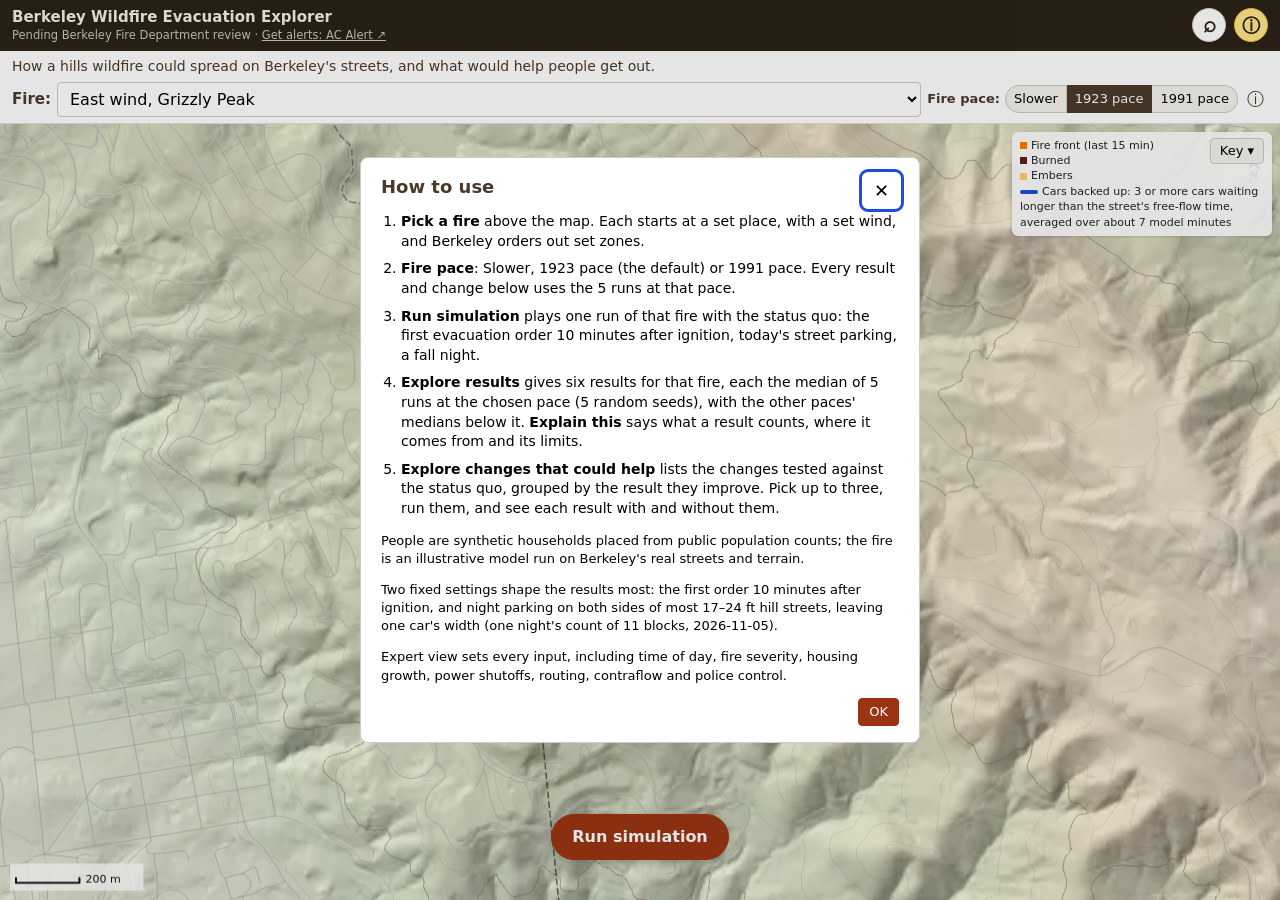
==== commit e3e05263: "Merge main (#100, reviewer text fixes); my SOURCE_NOTES rows renumbered GV41, GV42; plain leads kept" ====
--- a/index.html
+++ b/index.html
@@ -15,6 +15,7 @@
     <div id="g-status" class="simple-only">Pending Berkeley Fire Department review · <a href="https://public.everbridge.net/sign-up?orgId=453003085612570" target="_blank" rel="noopener">Get alerts: AC Alert ↗</a></div>
     <div class="welcome expert-only">Explore how different wildfire scenarios could affect Berkeley's neighborhoods and routes, and see which access vulnerabilities and possible mitigations recur across scenarios.</div>
   </div>
+  <button id="g-find-btn" class="simple-only" aria-label="Find my street" aria-expanded="false" aria-controls="g-find">⌕</button>
   <button id="g-info" class="simple-only" aria-label="Menu: how to use, assumptions, sources" aria-expanded="false" aria-controls="g-menu">ⓘ</button>
   <div id="g-menu" class="simple-only" hidden>
     <p class="small g-menu-status">Status: pending Berkeley Fire Department review</p>
@@ -34,6 +35,7 @@
   </nav>
 </header>
 
+<p id="g-what" class="simple-only">How a hills wildfire could spread on Berkeley's streets, and what would help people get out.</p>
 <div id="g-fireline" class="simple-only"><label for="g-fire">Fire:</label> <select id="g-fire"></select><span id="g-pace"></span></div>
 <main>
   <aside id="left">
@@ -173,6 +175,7 @@
     <button id="g-fit" class="simple-only" hidden title="Frame the fire again and follow it">Fit</button>
     <div id="g-ctrl" class="simple-only"><button id="g-run" class="primary">Run simulation</button><div id="g-after" hidden><button id="g-explore" class="primary">Explore results</button><button id="g-again">Run again</button></div></div>
     <div id="g-sheet" class="simple-only" hidden></div>
+    <div id="g-find" class="simple-only" hidden><label for="g-find-in" class="sr-only">Find my street</label><input id="g-find-in" type="search" placeholder="Find my street, e.g. Panoramic Way" autocomplete="off" role="combobox" aria-autocomplete="list" aria-expanded="false" aria-controls="g-find-list"><button id="g-find-x" aria-label="Close street search">✕</button><ul id="g-find-list" role="listbox" aria-label="Streets" hidden></ul></div>
     <div id="loading">Loading street network, terrain and City layers…</div>
   </div>
 
--- a/css/style.css
+++ b/css/style.css
@@ -447,6 +447,50 @@
 #events:focus-visible, #map:focus-visible { outline-offset: -3px; }
 /* Notes in the map key sit on a 92% white box over the map: darker than --muted so they keep 4.5:1 over a dark map. */
 #legend .muted { color: #4a4f57; }
+
+/* Find my street, landmark labels, the first-screen line, the street card's place and Explain this leads
+   (reviewer round via MASTER, 2026-11-23; SOURCE_NOTES GV41). */
+#g-what { flex: 0 0 auto; margin: 0; padding: 6px 12px 0; background: var(--panel); font-size: 14px; line-height: 1.35; color: #4b3a2a; }
+#g-find-btn { flex: 0 0 auto; width: 34px; height: 34px; border-radius: 50%; padding: 0; font-size: 22px; line-height: 1; background: #fff; color: #2b2118; border: 1px solid #d6cfc4; font-weight: 700; }
+#g-find { position: absolute; top: 8px; left: 8px; right: 8px; z-index: 7; display: flex; flex-wrap: wrap; gap: 6px; }
+#g-find[hidden] { display: none; }
+#g-find input { flex: 1 1 auto; min-width: 0; font-size: 16px; padding: 8px 10px; border: 1px solid #b8ad9e; border-radius: 10px; box-shadow: 0 2px 8px rgba(0,0,0,.2); }
+#g-find-x { flex: 0 0 auto; border-radius: 10px; padding: 0 12px; font-size: 16px; background: #fff; box-shadow: 0 2px 8px rgba(0,0,0,.2); }
+#g-find-list { flex: 1 1 100%; list-style: none; margin: 0; padding: 4px 0; background: #fff; border: 1px solid var(--line); border-radius: 10px; box-shadow: 0 4px 14px rgba(0,0,0,.2); max-height: 50vh; overflow: auto; }
+#g-find-list[hidden] { display: none; }
+#g-find-list li { padding: 9px 12px; font-size: 16px; cursor: pointer; }
+#g-find-list li[aria-selected="true"] { background: #fde68a; }
+#g-find-list li.g-find-none { color: var(--muted); cursor: default; }
+/* The street card sits above Run again / Explore results, never over them. */
+#g-sheet { bottom: 96px; left: 8px; right: 8px; border-radius: 14px; max-height: calc(100% - 160px); box-shadow: 0 4px 16px rgba(0,0,0,.25); }
+#g-sheet a { color: var(--accent); }
+.gx-lead { font-size: 16px; line-height: 1.45; margin: 4px 0 8px; }
+.gx-kinds { font-size: 13px; color: var(--muted); margin: 0 0 8px; }
+.gx-more > summary { cursor: pointer; color: var(--accent); font-weight: 600; margin: 4px 0; }
+/* Guided text size (reviewer round via MASTER, 2026-11-23; GV41): base text --gfs, secondary lines 2 px smaller. */
+/* --gfs-read: Explain this pop-ups and the street card at 16 px (MASTER, 2026-11-24). The Results and Changes lists keep
+   their sizes: at 14 px iPhone SE Changes reached 2.71–2.76 screens on three fires, over MASTER's 2.6 limit. */
+body.simple { --gfs-read: 16px; --gfs: 14px; }
+body.simple .gv-head p, body.simple .rc-p, body.simple .bk-sub, body.simple .bk-note { font-size: calc(var(--gfs) - 1px); }
+body.simple .rc-l { font-size: calc(var(--gfs) + 1px); }
+body.simple .cr-t, body.simple .bk-row { font-size: var(--gfs); }
+body.simple .cr-s, body.simple .bk-v, body.simple .sp-key { font-size: calc(var(--gfs) - 1px); }
+body.simple .gx p, body.simple .gx li, body.simple .gx-lead { font-size: var(--gfs-read); }
+body.simple .gx h3 { font-size: var(--gfs-read); }
+body.simple #g-sheet { font-size: var(--gfs-read); }
+body.simple #g-sheet b { font-size: calc(var(--gfs-read) + 1px); }
+body.simple #g-sheet .g-src p, body.simple #g-sheet .g-src b { font-size: calc(var(--gfs-read) - 2px); }
+/* The first-screen line shows on the map screen only, so Results and Changes keep their height. */
+body.simple:not([data-gscreen="map"]) #g-what { display: none; }
+
+/* Map view findings with Explain this (GV42); the fire-station symbol in the key; chips framed so an unselected one
+   stands out on light terrain. */
+#g-caption { pointer-events: auto; }
+#g-caption .g-cap-x { font-size: 13px; font-weight: 600; padding: 0; margin-left: 4px; }
+.st-sym { display: inline-block; width: 16px; height: 14px; line-height: 14px; margin-right: 6px; background: #b91c1c; color: #fff; font-size: 10px; font-weight: 700; text-align: center; vertical-align: -2px; }
+#g-chips { border: 1px solid #b8ad9e; }
+/* The caption takes the map's width when it needs to (a centered box with left: 50% wrapped at half the width). */
+#g-caption { left: 0; right: 0; margin: 0 auto; transform: none; width: fit-content; max-width: calc(100% - 24px); }
 /* Reviewer fixes (2026-11-24; SOURCE_NOTES GV36, GV38): sub-groups in the folded "Other changes", a group note, the
    "No cost estimate" band in the cost sort. */
 h4.cg-sub { font-size: 13px; margin: 10px 0 4px; color: #4b3a2a; }
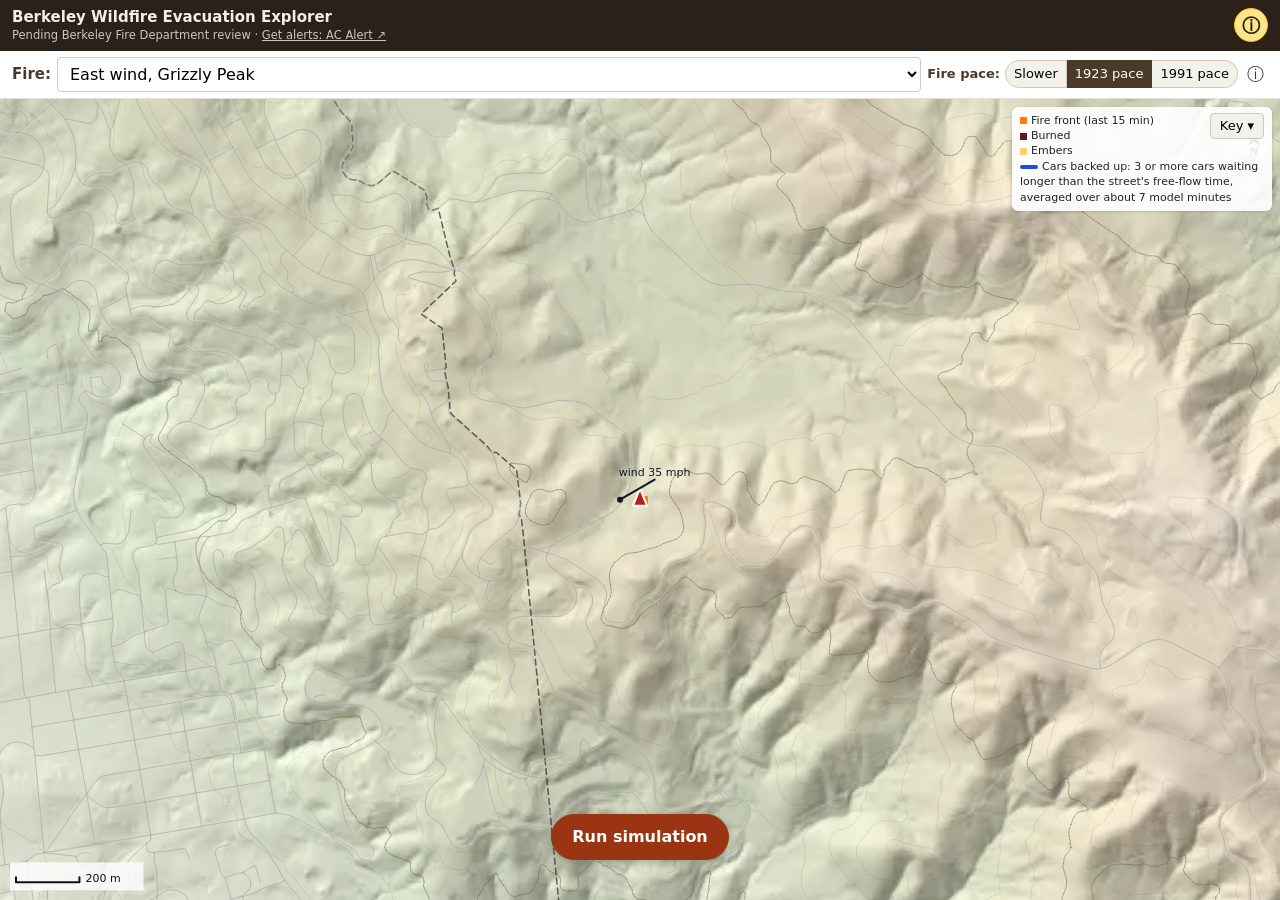
==== commit e51e183d: "Merge remote-tracking branch 'origin/main' into merge-tmp # Conflicts: #	js/guided.js #	js/main.js #" ====
--- a/index.html
+++ b/index.html
@@ -15,7 +15,6 @@
     <div id="g-status" class="simple-only">Pending Berkeley Fire Department review · <a href="https://public.everbridge.net/sign-up?orgId=453003085612570" target="_blank" rel="noopener">Get alerts: AC Alert ↗</a></div>
     <div class="welcome expert-only">Explore how different wildfire scenarios could affect Berkeley's neighborhoods and routes, and see which access vulnerabilities and possible mitigations recur across scenarios.</div>
   </div>
-  <button id="g-find-btn" class="simple-only" aria-label="Find my street" aria-expanded="false" aria-controls="g-find">⌕</button>
   <button id="g-info" class="simple-only" aria-label="Menu: how to use, assumptions, sources" aria-expanded="false" aria-controls="g-menu">ⓘ</button>
   <div id="g-menu" class="simple-only" hidden>
     <p class="small g-menu-status">Status: pending Berkeley Fire Department review</p>
@@ -35,7 +34,6 @@
   </nav>
 </header>
 
-<p id="g-what" class="simple-only">How a hills wildfire could spread on Berkeley's streets, and what would help people get out.</p>
 <div id="g-fireline" class="simple-only"><label for="g-fire">Fire:</label> <select id="g-fire"></select><span id="g-pace"></span></div>
 <main>
   <aside id="left">
@@ -175,7 +173,6 @@
     <button id="g-fit" class="simple-only" hidden title="Frame the fire again and follow it">Fit</button>
     <div id="g-ctrl" class="simple-only"><button id="g-run" class="primary">Run simulation</button><div id="g-after" hidden><button id="g-explore" class="primary">Explore results</button><button id="g-again">Run again</button></div></div>
     <div id="g-sheet" class="simple-only" hidden></div>
-    <div id="g-find" class="simple-only" hidden><label for="g-find-in" class="sr-only">Find my street</label><input id="g-find-in" type="search" placeholder="Find my street, e.g. Panoramic Way" autocomplete="off" role="combobox" aria-autocomplete="list" aria-expanded="false" aria-controls="g-find-list"><button id="g-find-x" aria-label="Close street search">✕</button><ul id="g-find-list" role="listbox" aria-label="Streets" hidden></ul></div>
     <div id="loading">Loading street network, terrain and City layers…</div>
   </div>
 
--- a/css/style.css
+++ b/css/style.css
@@ -447,50 +447,6 @@
 #events:focus-visible, #map:focus-visible { outline-offset: -3px; }
 /* Notes in the map key sit on a 92% white box over the map: darker than --muted so they keep 4.5:1 over a dark map. */
 #legend .muted { color: #4a4f57; }
-
-/* Find my street, landmark labels, the first-screen line, the street card's place and Explain this leads
-   (reviewer round via MASTER, 2026-11-23; SOURCE_NOTES GV41). */
-#g-what { flex: 0 0 auto; margin: 0; padding: 6px 12px 0; background: var(--panel); font-size: 14px; line-height: 1.35; color: #4b3a2a; }
-#g-find-btn { flex: 0 0 auto; width: 34px; height: 34px; border-radius: 50%; padding: 0; font-size: 22px; line-height: 1; background: #fff; color: #2b2118; border: 1px solid #d6cfc4; font-weight: 700; }
-#g-find { position: absolute; top: 8px; left: 8px; right: 8px; z-index: 7; display: flex; flex-wrap: wrap; gap: 6px; }
-#g-find[hidden] { display: none; }
-#g-find input { flex: 1 1 auto; min-width: 0; font-size: 16px; padding: 8px 10px; border: 1px solid #b8ad9e; border-radius: 10px; box-shadow: 0 2px 8px rgba(0,0,0,.2); }
-#g-find-x { flex: 0 0 auto; border-radius: 10px; padding: 0 12px; font-size: 16px; background: #fff; box-shadow: 0 2px 8px rgba(0,0,0,.2); }
-#g-find-list { flex: 1 1 100%; list-style: none; margin: 0; padding: 4px 0; background: #fff; border: 1px solid var(--line); border-radius: 10px; box-shadow: 0 4px 14px rgba(0,0,0,.2); max-height: 50vh; overflow: auto; }
-#g-find-list[hidden] { display: none; }
-#g-find-list li { padding: 9px 12px; font-size: 16px; cursor: pointer; }
-#g-find-list li[aria-selected="true"] { background: #fde68a; }
-#g-find-list li.g-find-none { color: var(--muted); cursor: default; }
-/* The street card sits above Run again / Explore results, never over them. */
-#g-sheet { bottom: 96px; left: 8px; right: 8px; border-radius: 14px; max-height: calc(100% - 160px); box-shadow: 0 4px 16px rgba(0,0,0,.25); }
-#g-sheet a { color: var(--accent); }
-.gx-lead { font-size: 16px; line-height: 1.45; margin: 4px 0 8px; }
-.gx-kinds { font-size: 13px; color: var(--muted); margin: 0 0 8px; }
-.gx-more > summary { cursor: pointer; color: var(--accent); font-weight: 600; margin: 4px 0; }
-/* Guided text size (reviewer round via MASTER, 2026-11-23; GV41): base text --gfs, secondary lines 2 px smaller. */
-/* --gfs-read: Explain this pop-ups and the street card at 16 px (MASTER, 2026-11-24). The Results and Changes lists keep
-   their sizes: at 14 px iPhone SE Changes reached 2.71–2.76 screens on three fires, over MASTER's 2.6 limit. */
-body.simple { --gfs-read: 16px; --gfs: 14px; }
-body.simple .gv-head p, body.simple .rc-p, body.simple .bk-sub, body.simple .bk-note { font-size: calc(var(--gfs) - 1px); }
-body.simple .rc-l { font-size: calc(var(--gfs) + 1px); }
-body.simple .cr-t, body.simple .bk-row { font-size: var(--gfs); }
-body.simple .cr-s, body.simple .bk-v, body.simple .sp-key { font-size: calc(var(--gfs) - 1px); }
-body.simple .gx p, body.simple .gx li, body.simple .gx-lead { font-size: var(--gfs-read); }
-body.simple .gx h3 { font-size: var(--gfs-read); }
-body.simple #g-sheet { font-size: var(--gfs-read); }
-body.simple #g-sheet b { font-size: calc(var(--gfs-read) + 1px); }
-body.simple #g-sheet .g-src p, body.simple #g-sheet .g-src b { font-size: calc(var(--gfs-read) - 2px); }
-/* The first-screen line shows on the map screen only, so Results and Changes keep their height. */
-body.simple:not([data-gscreen="map"]) #g-what { display: none; }
-
-/* Map view findings with Explain this (GV42); the fire-station symbol in the key; chips framed so an unselected one
-   stands out on light terrain. */
-#g-caption { pointer-events: auto; }
-#g-caption .g-cap-x { font-size: 13px; font-weight: 600; padding: 0; margin-left: 4px; }
-.st-sym { display: inline-block; width: 16px; height: 14px; line-height: 14px; margin-right: 6px; background: #b91c1c; color: #fff; font-size: 10px; font-weight: 700; text-align: center; vertical-align: -2px; }
-#g-chips { border: 1px solid #b8ad9e; }
-/* The caption takes the map's width when it needs to (a centered box with left: 50% wrapped at half the width). */
-#g-caption { left: 0; right: 0; margin: 0 auto; transform: none; width: fit-content; max-width: calc(100% - 24px); }
 /* Reviewer fixes (2026-11-24; SOURCE_NOTES GV36, GV38): sub-groups in the folded "Other changes", a group note, the
    "No cost estimate" band in the cost sort. */
 h4.cg-sub { font-size: 13px; margin: 10px 0 4px; color: #4b3a2a; }
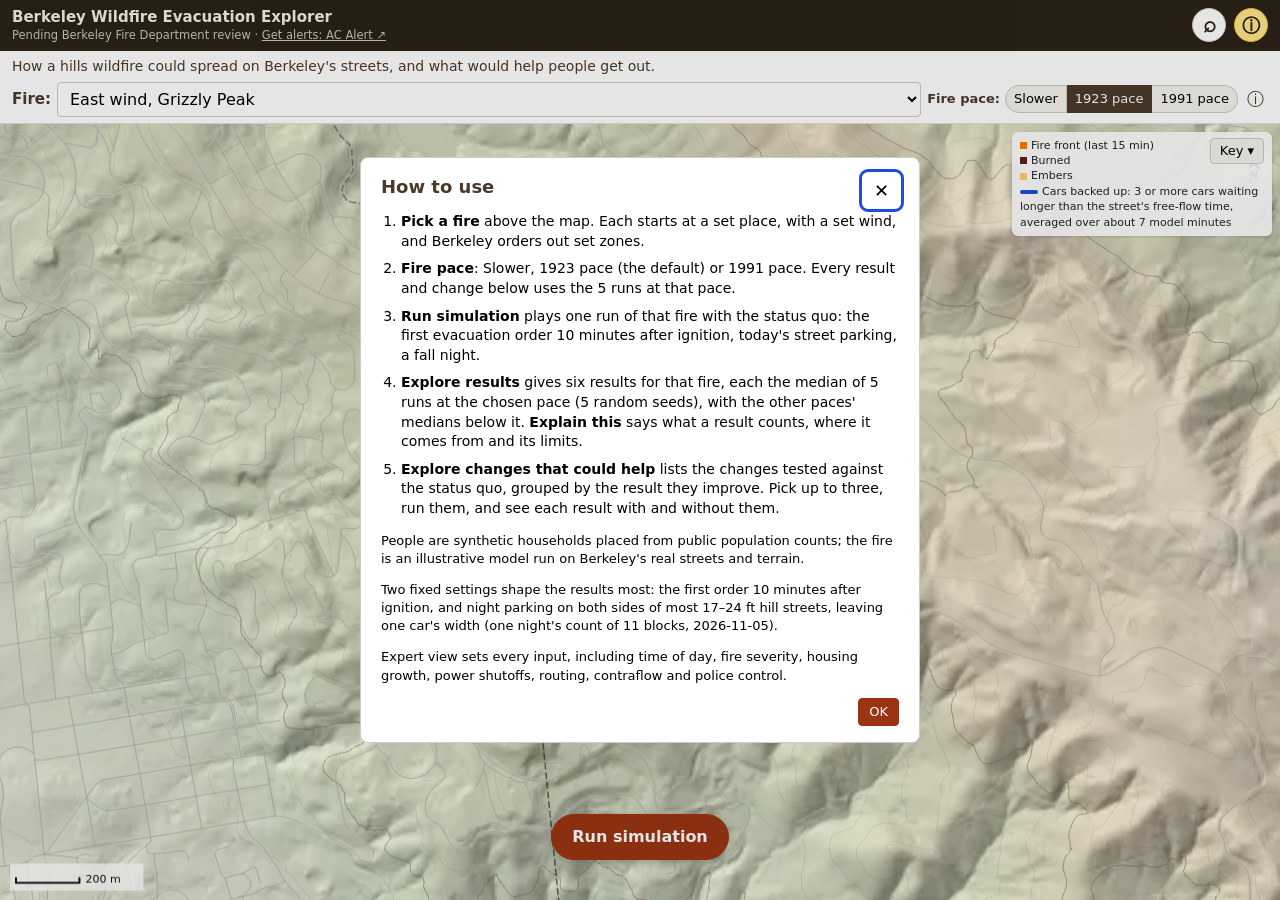
==== commit 64c3e1ed: "Merge pull request #101 from ericdf/claude/find-my-street Guided: find my street, map labels, plain " ====
--- a/index.html
+++ b/index.html
@@ -15,6 +15,7 @@
     <div id="g-status" class="simple-only">Pending Berkeley Fire Department review · <a href="https://public.everbridge.net/sign-up?orgId=453003085612570" target="_blank" rel="noopener">Get alerts: AC Alert ↗</a></div>
     <div class="welcome expert-only">Explore how different wildfire scenarios could affect Berkeley's neighborhoods and routes, and see which access vulnerabilities and possible mitigations recur across scenarios.</div>
   </div>
+  <button id="g-find-btn" class="simple-only" aria-label="Find my street" aria-expanded="false" aria-controls="g-find">⌕</button>
   <button id="g-info" class="simple-only" aria-label="Menu: how to use, assumptions, sources" aria-expanded="false" aria-controls="g-menu">ⓘ</button>
   <div id="g-menu" class="simple-only" hidden>
     <p class="small g-menu-status">Status: pending Berkeley Fire Department review</p>
@@ -34,6 +35,7 @@
   </nav>
 </header>
 
+<p id="g-what" class="simple-only">How a hills wildfire could spread on Berkeley's streets, and what would help people get out.</p>
 <div id="g-fireline" class="simple-only"><label for="g-fire">Fire:</label> <select id="g-fire"></select><span id="g-pace"></span></div>
 <main>
   <aside id="left">
@@ -173,6 +175,7 @@
     <button id="g-fit" class="simple-only" hidden title="Frame the fire again and follow it">Fit</button>
     <div id="g-ctrl" class="simple-only"><button id="g-run" class="primary">Run simulation</button><div id="g-after" hidden><button id="g-explore" class="primary">Explore results</button><button id="g-again">Run again</button></div></div>
     <div id="g-sheet" class="simple-only" hidden></div>
+    <div id="g-find" class="simple-only" hidden><label for="g-find-in" class="sr-only">Find my street</label><input id="g-find-in" type="search" placeholder="Find my street, e.g. Panoramic Way" autocomplete="off" role="combobox" aria-autocomplete="list" aria-expanded="false" aria-controls="g-find-list"><button id="g-find-x" aria-label="Close street search">✕</button><ul id="g-find-list" role="listbox" aria-label="Streets" hidden></ul></div>
     <div id="loading">Loading street network, terrain and City layers…</div>
   </div>
 
--- a/css/style.css
+++ b/css/style.css
@@ -447,6 +447,46 @@
 #events:focus-visible, #map:focus-visible { outline-offset: -3px; }
 /* Notes in the map key sit on a 92% white box over the map: darker than --muted so they keep 4.5:1 over a dark map. */
 #legend .muted { color: #4a4f57; }
+
+/* Find my street, landmark labels, the first-screen line, the street card's place and Explain this leads
+   (reviewer round via MASTER, 2026-11-23; SOURCE_NOTES GV41). */
+#g-what { flex: 0 0 auto; margin: 0; padding: 6px 12px 0; background: var(--panel); font-size: 14px; line-height: 1.35; color: #4b3a2a; }
+#g-find-btn { flex: 0 0 auto; width: 34px; height: 34px; border-radius: 50%; padding: 0; font-size: 22px; line-height: 1; background: #fff; color: #2b2118; border: 1px solid #d6cfc4; font-weight: 700; }
+#g-find { position: absolute; top: 8px; left: 8px; right: 8px; z-index: 7; display: flex; flex-wrap: wrap; gap: 6px; }
+#g-find[hidden] { display: none; }
+#g-find input { flex: 1 1 auto; min-width: 0; font-size: 16px; padding: 8px 10px; border: 1px solid #b8ad9e; border-radius: 10px; box-shadow: 0 2px 8px rgba(0,0,0,.2); }
+#g-find-x { flex: 0 0 auto; border-radius: 10px; padding: 0 12px; font-size: 16px; background: #fff; box-shadow: 0 2px 8px rgba(0,0,0,.2); }
+#g-find-list { flex: 1 1 100%; list-style: none; margin: 0; padding: 4px 0; background: #fff; border: 1px solid var(--line); border-radius: 10px; box-shadow: 0 4px 14px rgba(0,0,0,.2); max-height: 50vh; overflow: auto; }
+#g-find-list[hidden] { display: none; }
+#g-find-list li { padding: 9px 12px; font-size: 16px; cursor: pointer; }
+#g-find-list li[aria-selected="true"] { background: #fde68a; }
+#g-find-list li.g-find-none { color: var(--muted); cursor: default; }
+/* The street card sits above Run again / Explore results, never over them. */
+#g-sheet { bottom: 96px; left: 8px; right: 8px; border-radius: 14px; max-height: calc(100% - 160px); box-shadow: 0 4px 16px rgba(0,0,0,.25); }
+#g-sheet a { color: var(--accent); }
+.gx-lead { font-size: 16px; line-height: 1.45; margin: 4px 0 8px; }
+.gx-kinds { font-size: 13px; color: var(--muted); margin: 0 0 8px; }
+.gx-more > summary { cursor: pointer; color: var(--accent); font-weight: 600; margin: 4px 0; }
+/* Guided text size (reviewer round via MASTER, 2026-11-23; GV41): base text --gfs, secondary lines 2 px smaller. */
+/* --gfs-read: Explain this pop-ups and the street card at 16 px (MASTER, 2026-11-24). The Results and Changes lists keep
+   their sizes: at 14 px iPhone SE Changes reached 2.71–2.76 screens on three fires, over MASTER's 2.6 limit. */
+body.simple { --gfs-read: 16px; } /* lists keep their sizes: after main's #100, SE Changes is 2.67–2.80 even at the old sizes */
+body.simple .gx p, body.simple .gx li, body.simple .gx-lead { font-size: var(--gfs-read); }
+body.simple .gx h3 { font-size: var(--gfs-read); }
+body.simple #g-sheet { font-size: var(--gfs-read); }
+body.simple #g-sheet b { font-size: calc(var(--gfs-read) + 1px); }
+body.simple #g-sheet .g-src p, body.simple #g-sheet .g-src b { font-size: calc(var(--gfs-read) - 2px); }
+/* The first-screen line shows on the map screen only, so Results and Changes keep their height. */
+body.simple:not([data-gscreen="map"]) #g-what { display: none; }
+
+/* Map view findings with Explain this (GV42); the fire-station symbol in the key; chips framed so an unselected one
+   stands out on light terrain. */
+#g-caption { pointer-events: auto; }
+#g-caption .g-cap-x { font-size: 13px; font-weight: 600; padding: 0; margin-left: 4px; }
+.st-sym { display: inline-block; width: 16px; height: 14px; line-height: 14px; margin-right: 6px; background: #b91c1c; color: #fff; font-size: 10px; font-weight: 700; text-align: center; vertical-align: -2px; }
+#g-chips { border: 1px solid #b8ad9e; }
+/* The caption takes the map's width when it needs to (a centered box with left: 50% wrapped at half the width). */
+#g-caption { left: 0; right: 0; margin: 0 auto; transform: none; width: fit-content; max-width: calc(100% - 24px); }
 /* Reviewer fixes (2026-11-24; SOURCE_NOTES GV36, GV38): sub-groups in the folded "Other changes", a group note, the
    "No cost estimate" band in the cost sort. */
 h4.cg-sub { font-size: 13px; margin: 10px 0 4px; color: #4b3a2a; }
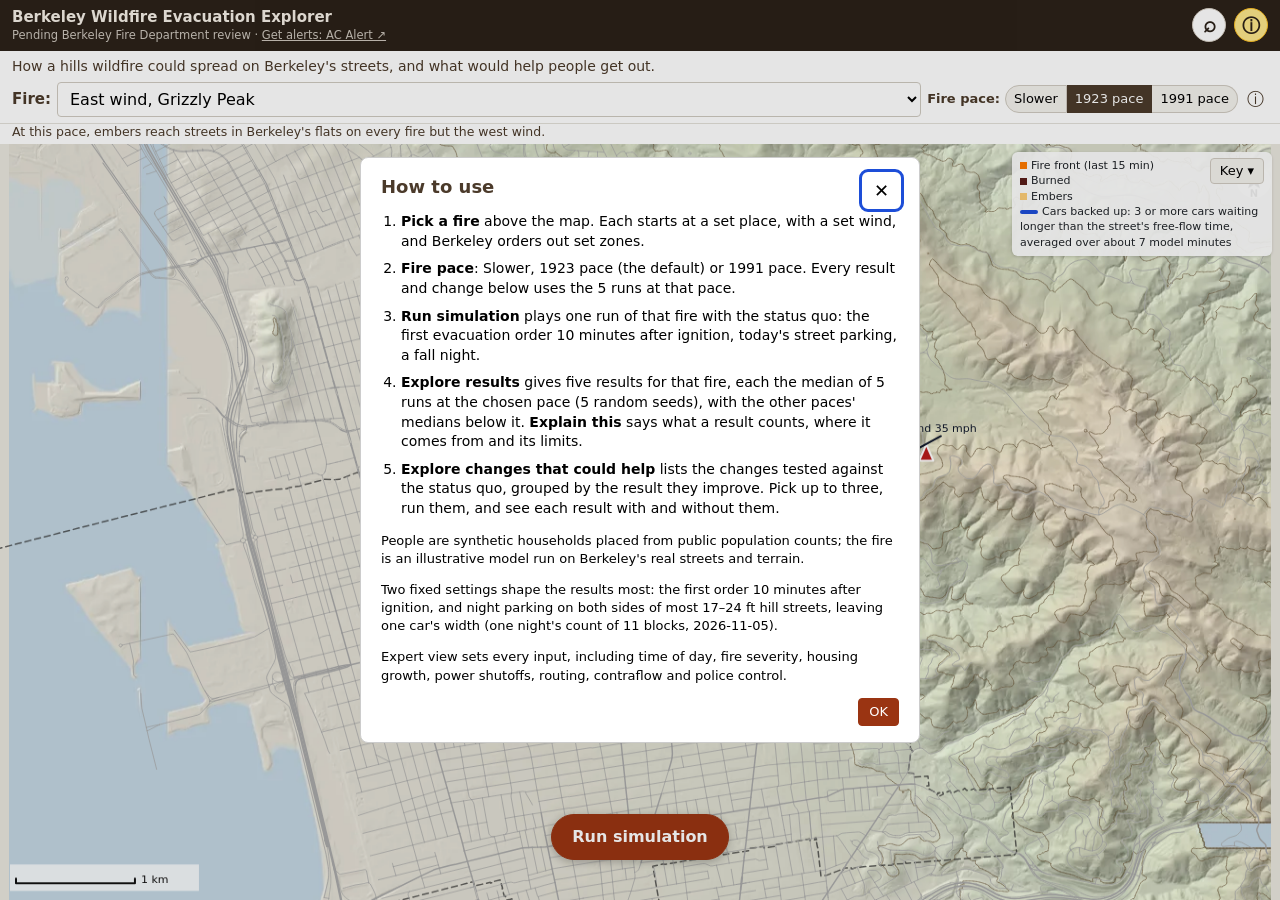
==== commit f055fd23: "Show the flats in Guided view: where people live, one people card Splits the people not yet out by h" ====
--- a/index.html
+++ b/index.html
@@ -22,7 +22,9 @@
     <button data-menu="intro">How to use</button>
     <button data-menu="assumptions">Assumptions &amp; limits</button>
     <button data-menu="sources">Data sources</button>
-    <a href="https://berkeleyca.gov/safety-health/disaster-preparedness/fire-weather-and-evacuation" target="_blank" rel="noopener">Official City fire weather &amp; evacuation info ↗</a>
+    <p class="small g-menu-do"><b>What you can do now</b> <!-- MASTER, 2026-11-24; SOURCE_NOTES FL7 --></p>
+    <a href="https://public.everbridge.net/sign-up?orgId=453003085612570" target="_blank" rel="noopener">Sign up for AC Alert, Alameda County's emergency alerts ↗</a>
+    <a href="https://berkeleyca.gov/safety-health/disaster-preparedness/fire-weather-and-evacuation" target="_blank" rel="noopener">Find your evacuation zone: City fire weather &amp; evacuation info ↗</a>
     <button data-menu="expert">Expert view<span class="phone-inline"> (best on a larger screen)</span></button>
     <p class="small">© 2026 Eric Friedman. Code: <a href="https://github.com/ericdf/berkeley-wildfire-evacuation-explorer/blob/main/LICENSE" target="_blank" rel="noopener">MIT License</a>. Writing: <a href="https://creativecommons.org/licenses/by/4.0/" target="_blank" rel="noopener">CC BY 4.0</a>. Map data © OpenStreetMap contributors (ODbL).</p>
   </div>
@@ -37,6 +39,7 @@
 
 <p id="g-what" class="simple-only">How a hills wildfire could spread on Berkeley's streets, and what would help people get out.</p>
 <div id="g-fireline" class="simple-only"><label for="g-fire">Fire:</label> <select id="g-fire"></select><span id="g-pace"></span></div>
+<p id="g-flats" class="simple-only" hidden></p>
 <main>
   <aside id="left">
     <p id="phone-note" class="expert-only phone-only">Expert view is built for a larger screen. On a phone, <button class="linkish" data-mode="simple">Guided view</button> works best.</p>
--- a/css/style.css
+++ b/css/style.css
@@ -281,6 +281,10 @@
 #g-pace .seg button[aria-pressed="true"] { background: #4b3a2a; color: #fff; border-color: #4b3a2a; }
 #g-pace .g-pace-x { font-size: 17px; padding: 0 4px; text-decoration: none; }
 .rc-p { font-size: 13px; color: var(--muted); margin: -4px 0 6px; }
+/* Lines under a result (SOURCE_NOTES FL1–FL3, FL6) and the west-wind and What-you-can-do notes (FL5, FL7). */
+.rc-x { font-size: 12.5px; line-height: 1.3; margin: 1px 0 3px; }
+.gv-note { font-size: 13.5px; line-height: 1.4; margin: 6px 0 10px; }
+.g-menu-do { margin: 6px 0 0; }
 .sq-x { font-size: inherit; padding: 0; }
 @media (max-width: 360px) { #g-pace { gap: 4px; } #g-pace .seg button { padding: 4px 6px; } #g-pace .g-pace-x { padding: 0 2px; } }
 body.simple #clockbar { top: 8px; left: 8px; }
@@ -450,6 +454,7 @@
 
 /* Find my street, landmark labels, the first-screen line, the street card's place and Explain this leads
    (reviewer round via MASTER, 2026-11-23; SOURCE_NOTES GV41). */
+#g-flats { flex: 0 0 auto; margin: 0; padding: 0 12px 4px; background: var(--panel); font-size: 12.5px; line-height: 1.3; color: #4b3a2a; }
 #g-what { flex: 0 0 auto; margin: 0; padding: 6px 12px 0; background: var(--panel); font-size: 14px; line-height: 1.35; color: #4b3a2a; }
 #g-find-btn { flex: 0 0 auto; width: 34px; height: 34px; border-radius: 50%; padding: 0; font-size: 22px; line-height: 1; background: #fff; color: #2b2118; border: 1px solid #d6cfc4; font-weight: 700; }
 #g-find { position: absolute; top: 8px; left: 8px; right: 8px; z-index: 7; display: flex; flex-wrap: wrap; gap: 6px; }
@@ -477,7 +482,7 @@
 body.simple #g-sheet b { font-size: calc(var(--gfs-read) + 1px); }
 body.simple #g-sheet .g-src p, body.simple #g-sheet .g-src b { font-size: calc(var(--gfs-read) - 2px); }
 /* The first-screen line shows on the map screen only, so Results and Changes keep their height. */
-body.simple:not([data-gscreen="map"]) #g-what { display: none; }
+body.simple:not([data-gscreen="map"]) #g-what, body.simple:not([data-gscreen="map"]) #g-flats { display: none; }
 
 /* Map view findings with Explain this (GV42); the fire-station symbol in the key; chips framed so an unselected one
    stands out on light terrain. */
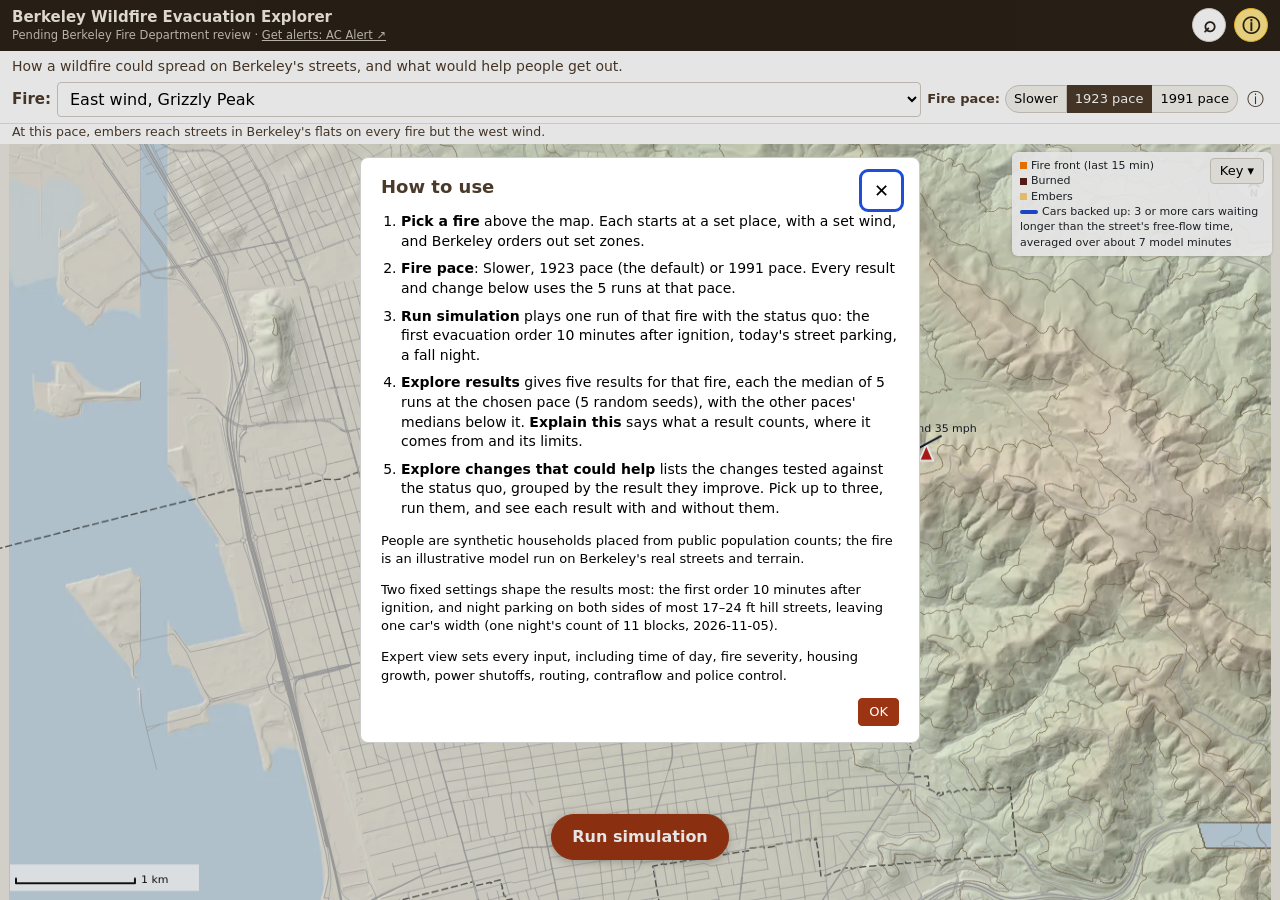
==== commit f05bfa46: "Drop "hills" from the first-screen line "How a hills wildfire could spread" undercut the flats frami" ====
--- a/index.html
+++ b/index.html
@@ -37,7 +37,7 @@
   </nav>
 </header>
 
-<p id="g-what" class="simple-only">How a hills wildfire could spread on Berkeley's streets, and what would help people get out.</p>
+<p id="g-what" class="simple-only">How a wildfire could spread on Berkeley's streets, and what would help people get out.</p>
 <div id="g-fireline" class="simple-only"><label for="g-fire">Fire:</label> <select id="g-fire"></select><span id="g-pace"></span></div>
 <p id="g-flats" class="simple-only" hidden></p>
 <main>
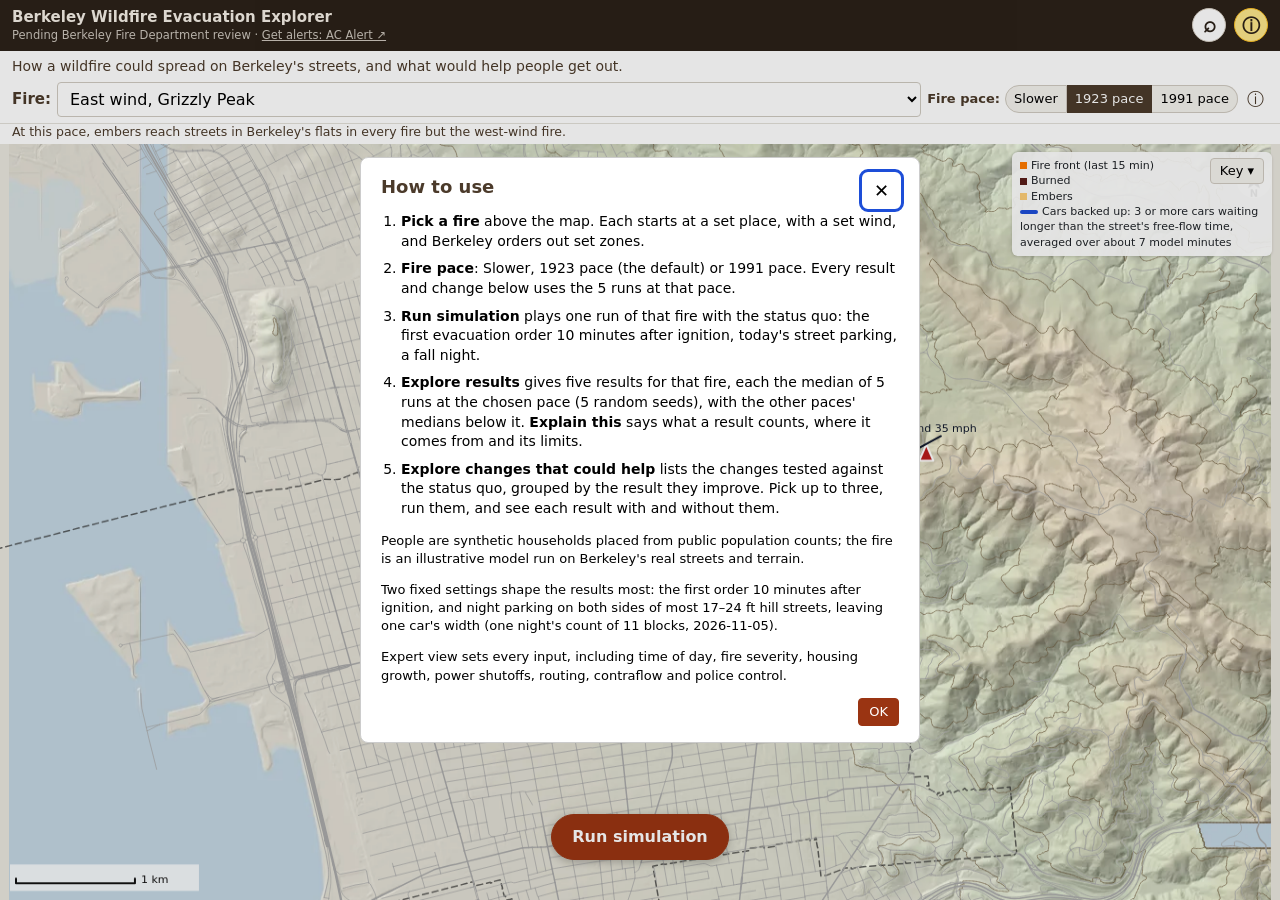
==== commit 9c2ff032: "Guided round 2: blue backups caption, searched street's ember count, orders line, flats naming, key " ====
--- a/index.html
+++ b/index.html
@@ -125,7 +125,6 @@
         <label>Arrive after the first order <select id="p-officerDelayMin"><option value="15">15 min</option><option value="30">30 min</option><option value="60">60 min</option></select></label>
       </div>
       <p id="police-note" class="note"></p>
-      <p class="small muted">Phase 2 adds funded interventions (vegetation, home hardening, secondary egress, buyouts, transport assistance) with costs and a budget.</p>
     </section>
 
     <section id="run-section">
--- a/css/style.css
+++ b/css/style.css
@@ -282,7 +282,7 @@
 #g-pace .g-pace-x { font-size: 17px; padding: 0 4px; text-decoration: none; }
 .rc-p { font-size: 13px; color: var(--muted); margin: -4px 0 6px; }
 /* Lines under a result (SOURCE_NOTES FL1–FL3, FL6) and the west-wind and What-you-can-do notes (FL5, FL7). */
-.rc-x { font-size: 12.5px; line-height: 1.3; margin: 1px 0 3px; }
+.rc-x { font-size: 12.5px; line-height: 1.25; margin: 1px 0 2px; }
 .gv-note { font-size: 13.5px; line-height: 1.4; margin: 6px 0 10px; }
 .g-menu-do { margin: 6px 0 0; }
 .sq-x { font-size: inherit; padding: 0; }
@@ -292,6 +292,9 @@
 body.simple #clock[hidden], body.simple #map-controls, body.simple #status { display: none; }
 body.simple #legend { top: 8px; bottom: auto; right: 8px; max-width: min(260px, 62%); max-height: calc(100% - 90px); overflow: auto; }
 body.simple #legend .key-toggle { font-size: 13px; padding: 3px 9px; }
+/* On a phone the open key is wider than the room beside the map chips: after a run it sits below them, so its heading
+   is never under the chip row (reviewer subagents round 2 via MASTER, 2026-11-24; SOURCE_NOTES GV43). */
+@media (max-width: 560px) { body.simple:has(#g-chips:not([hidden])) #legend { top: 51px; max-height: calc(100% - 133px); } }
 body.simple #legend div { white-space: normal; }
 #g-ctrl { position: absolute; left: 0; right: 0; bottom: 40px; display: flex; justify-content: center; z-index: 3; pointer-events: none; }
 #g-ctrl button, #g-after { pointer-events: auto; }
